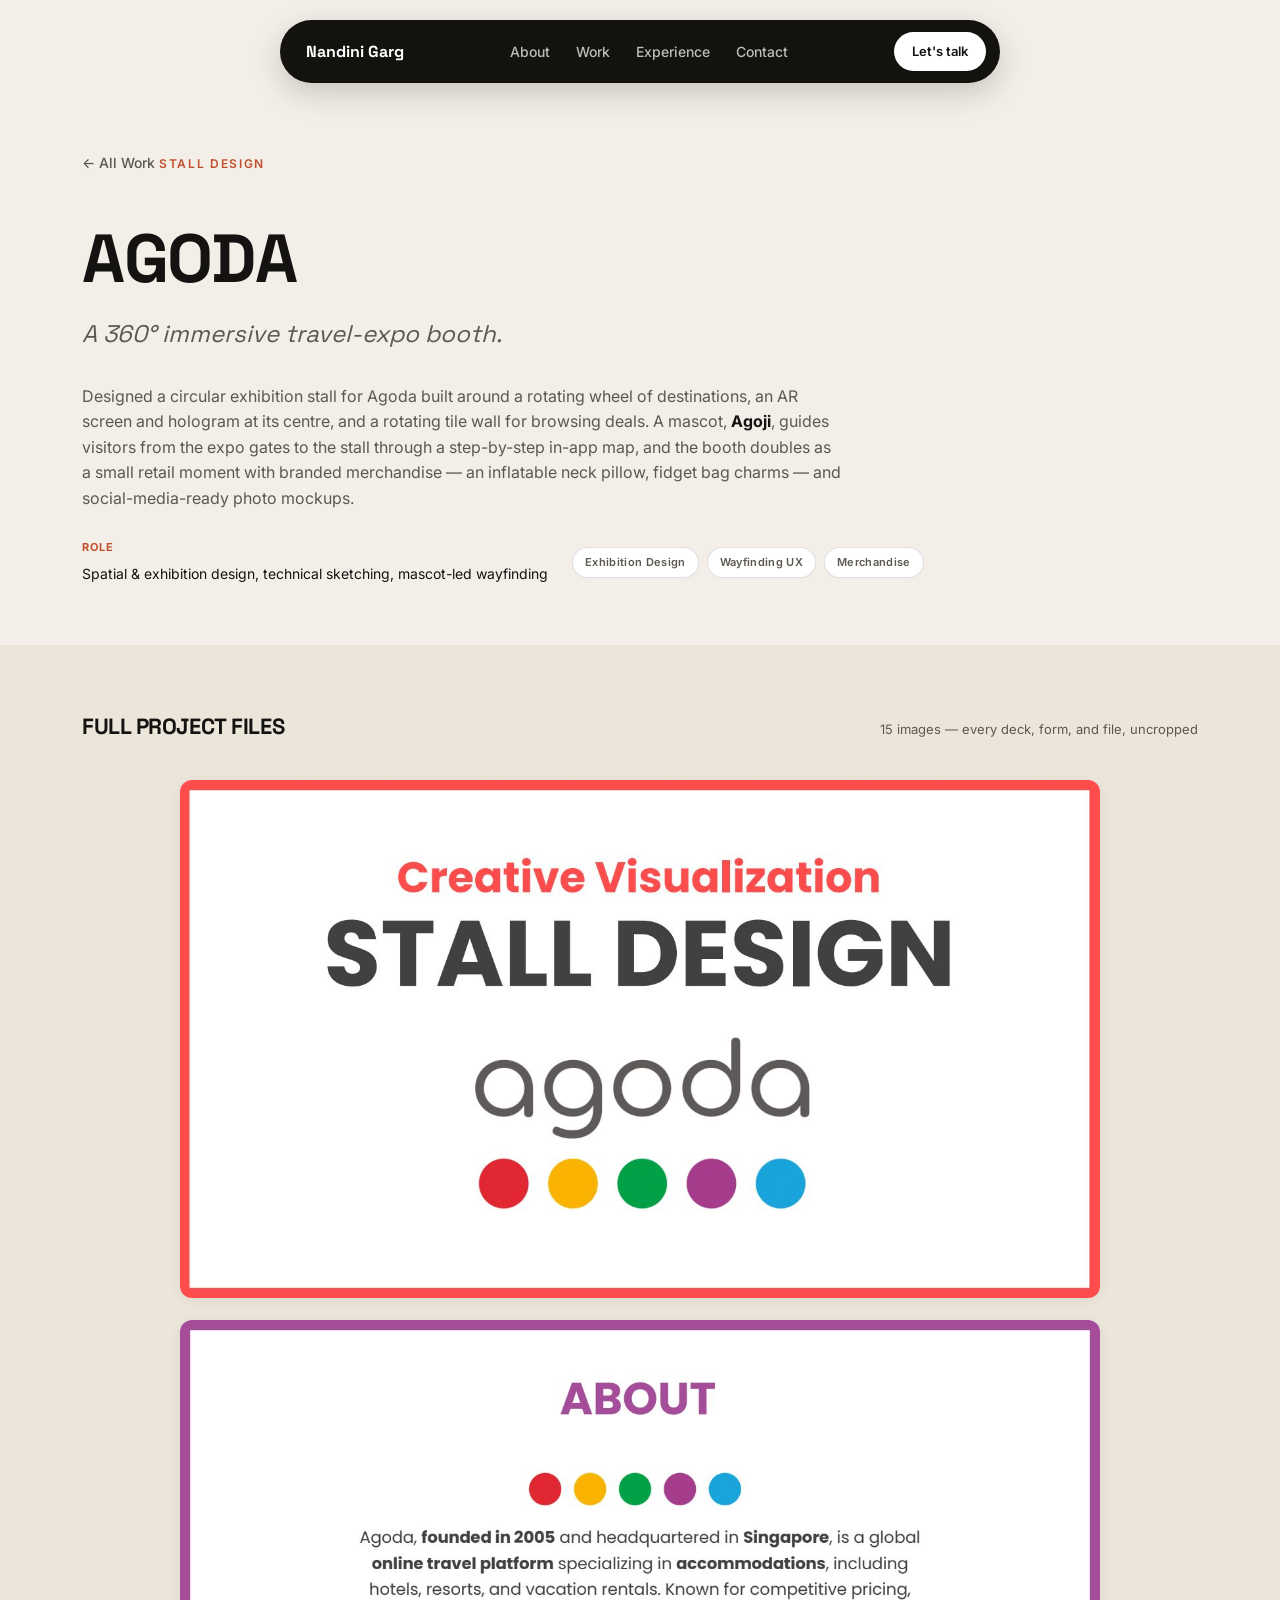
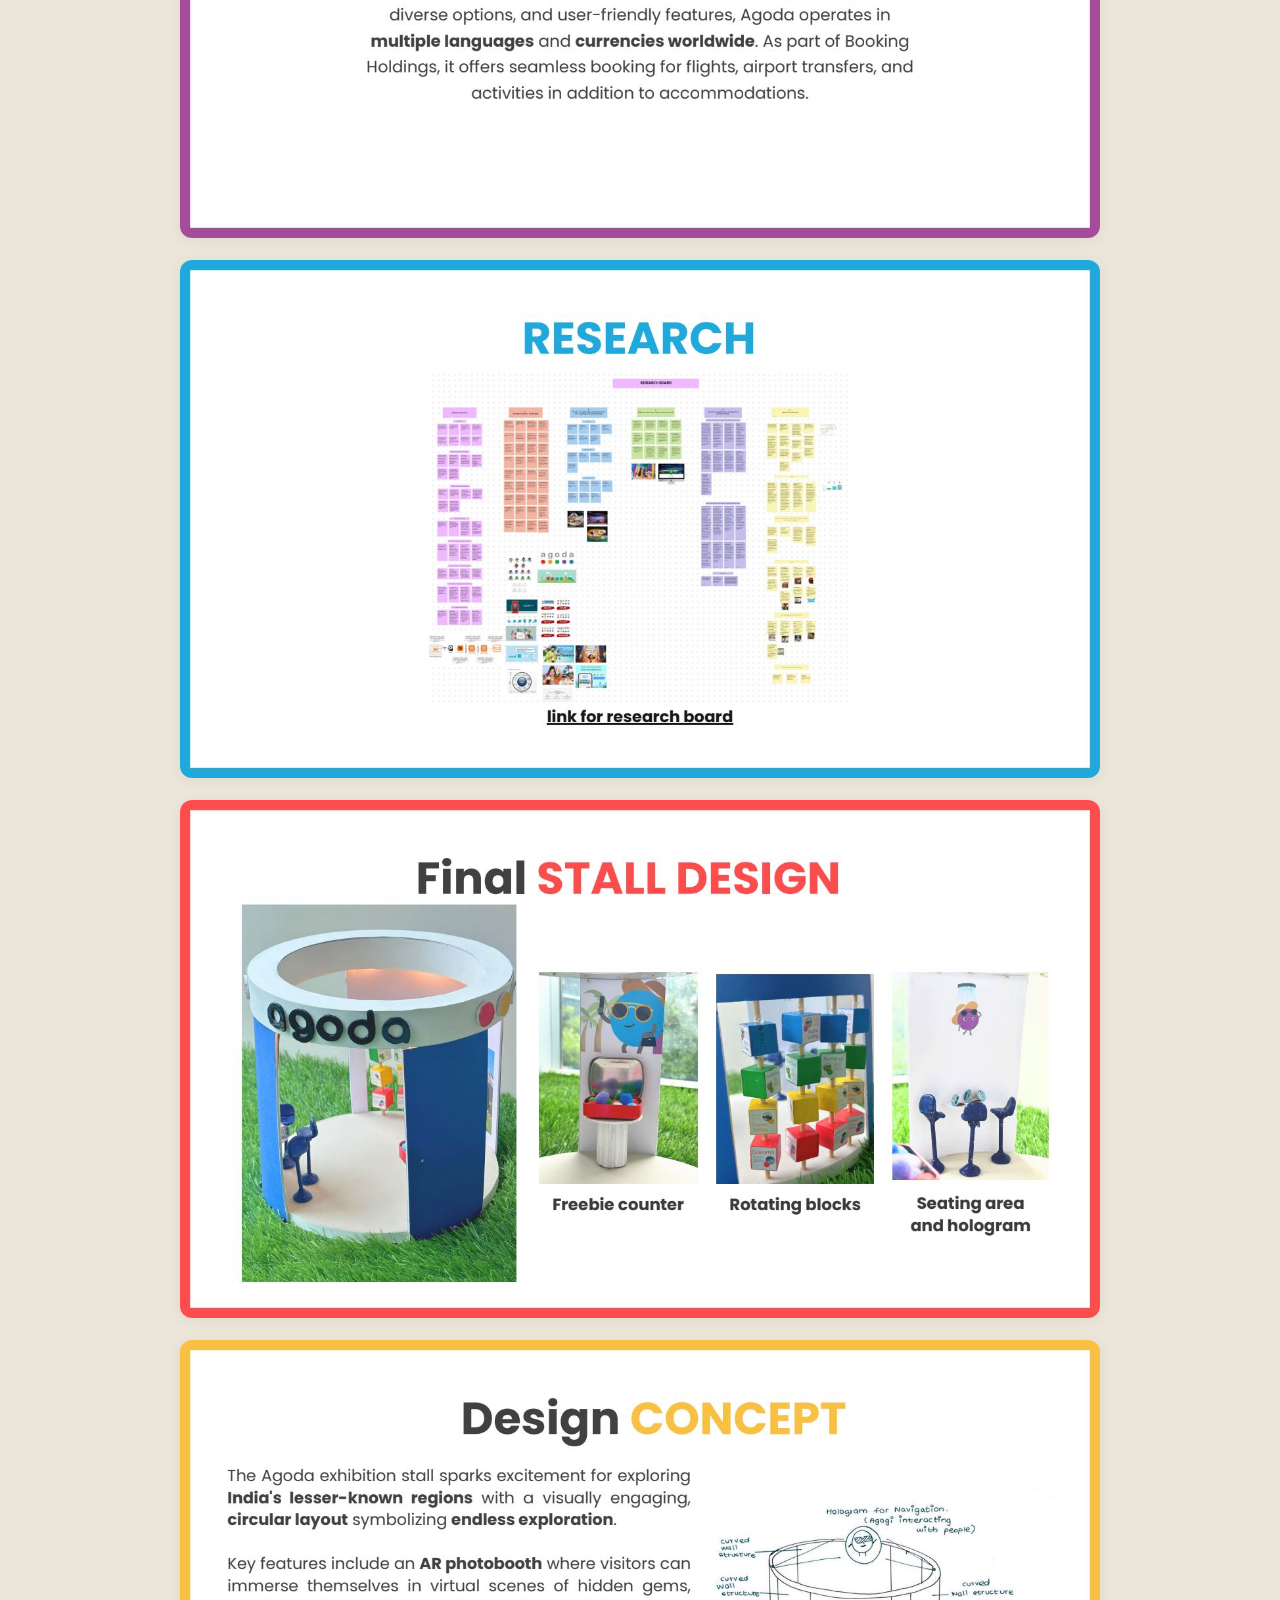
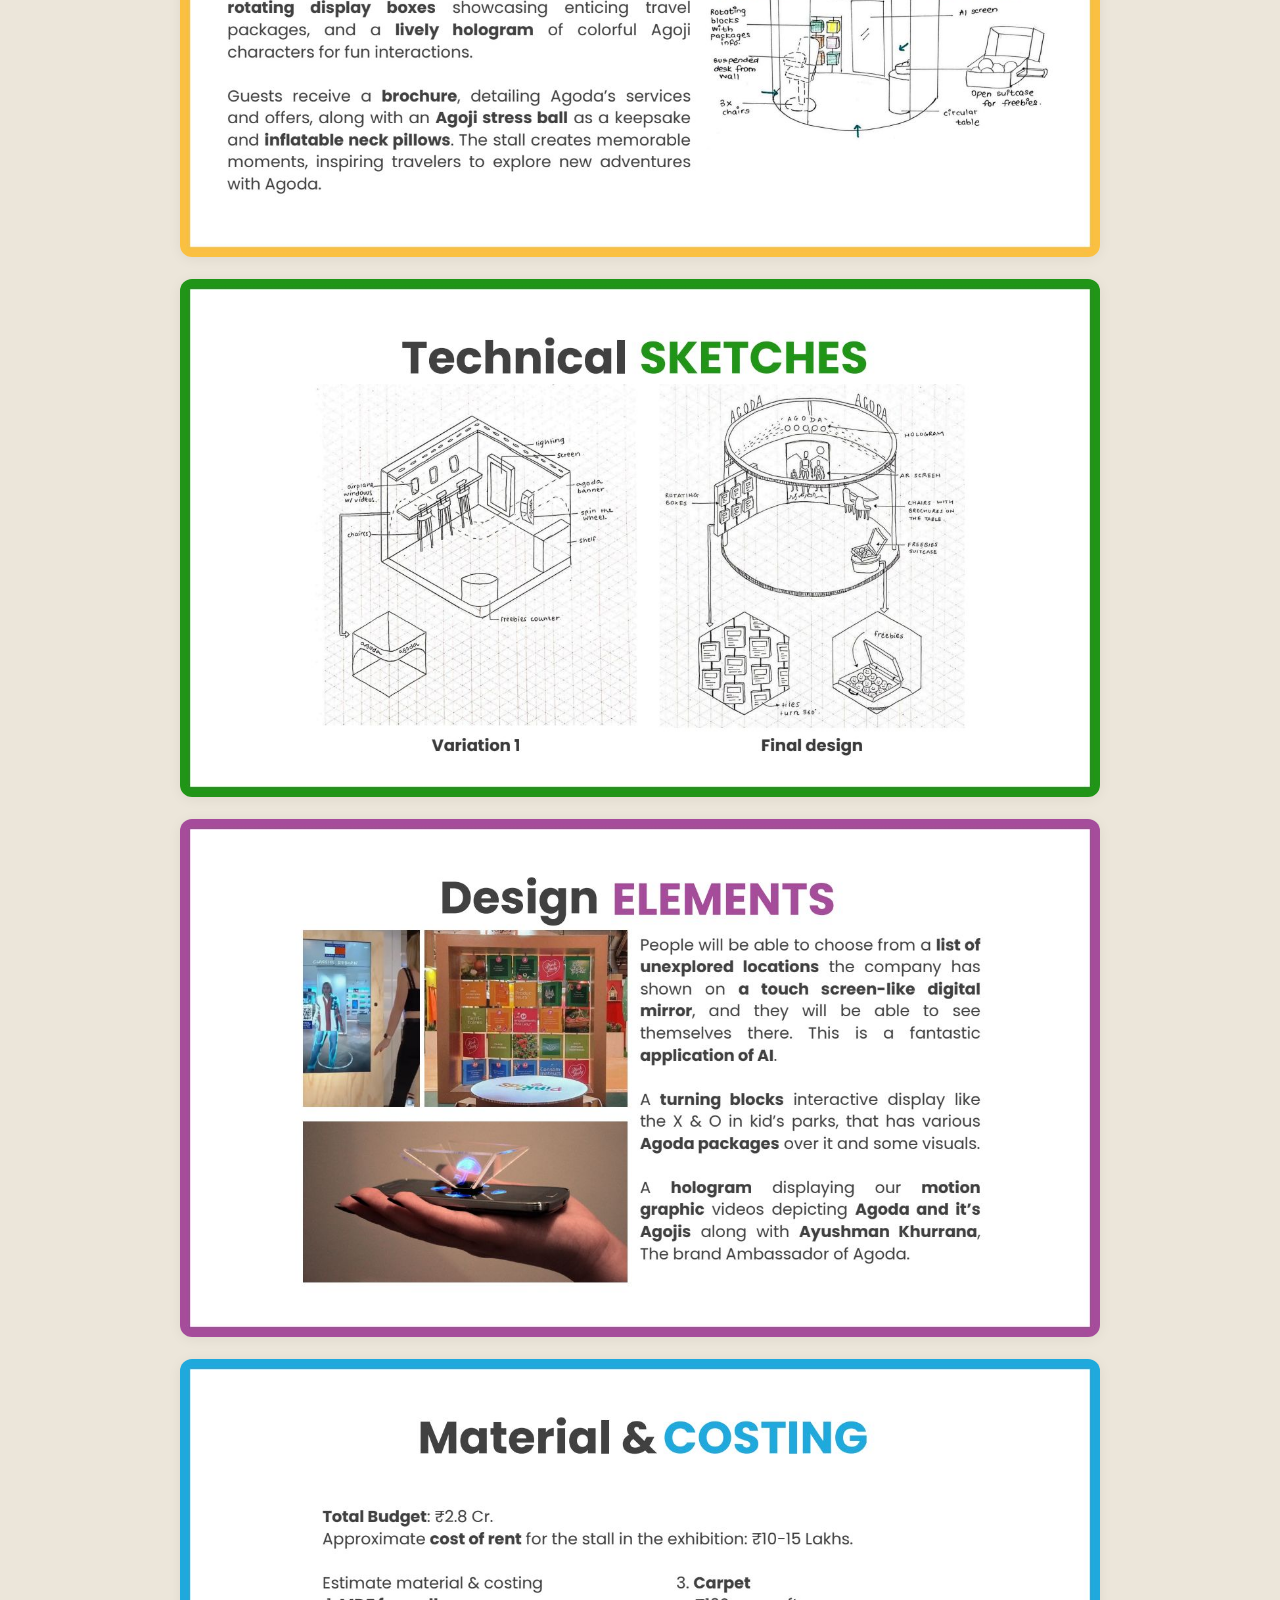
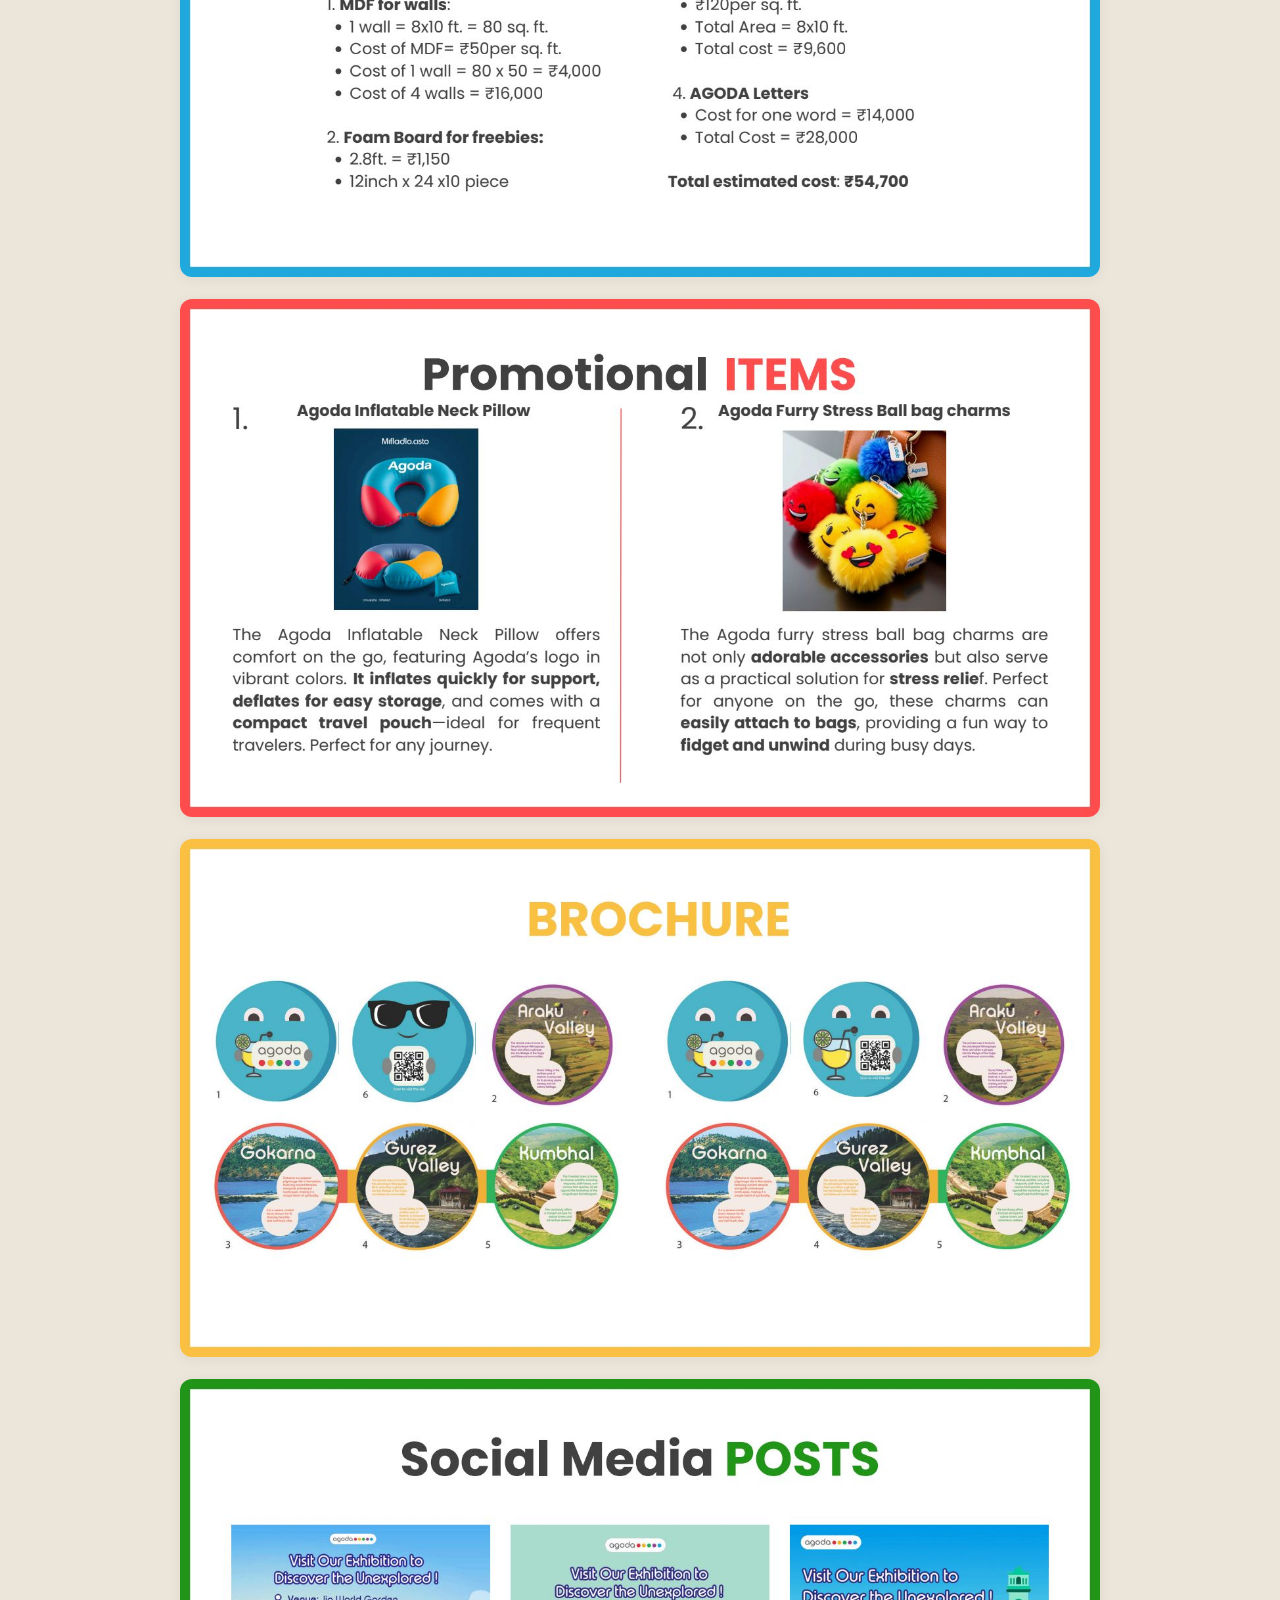
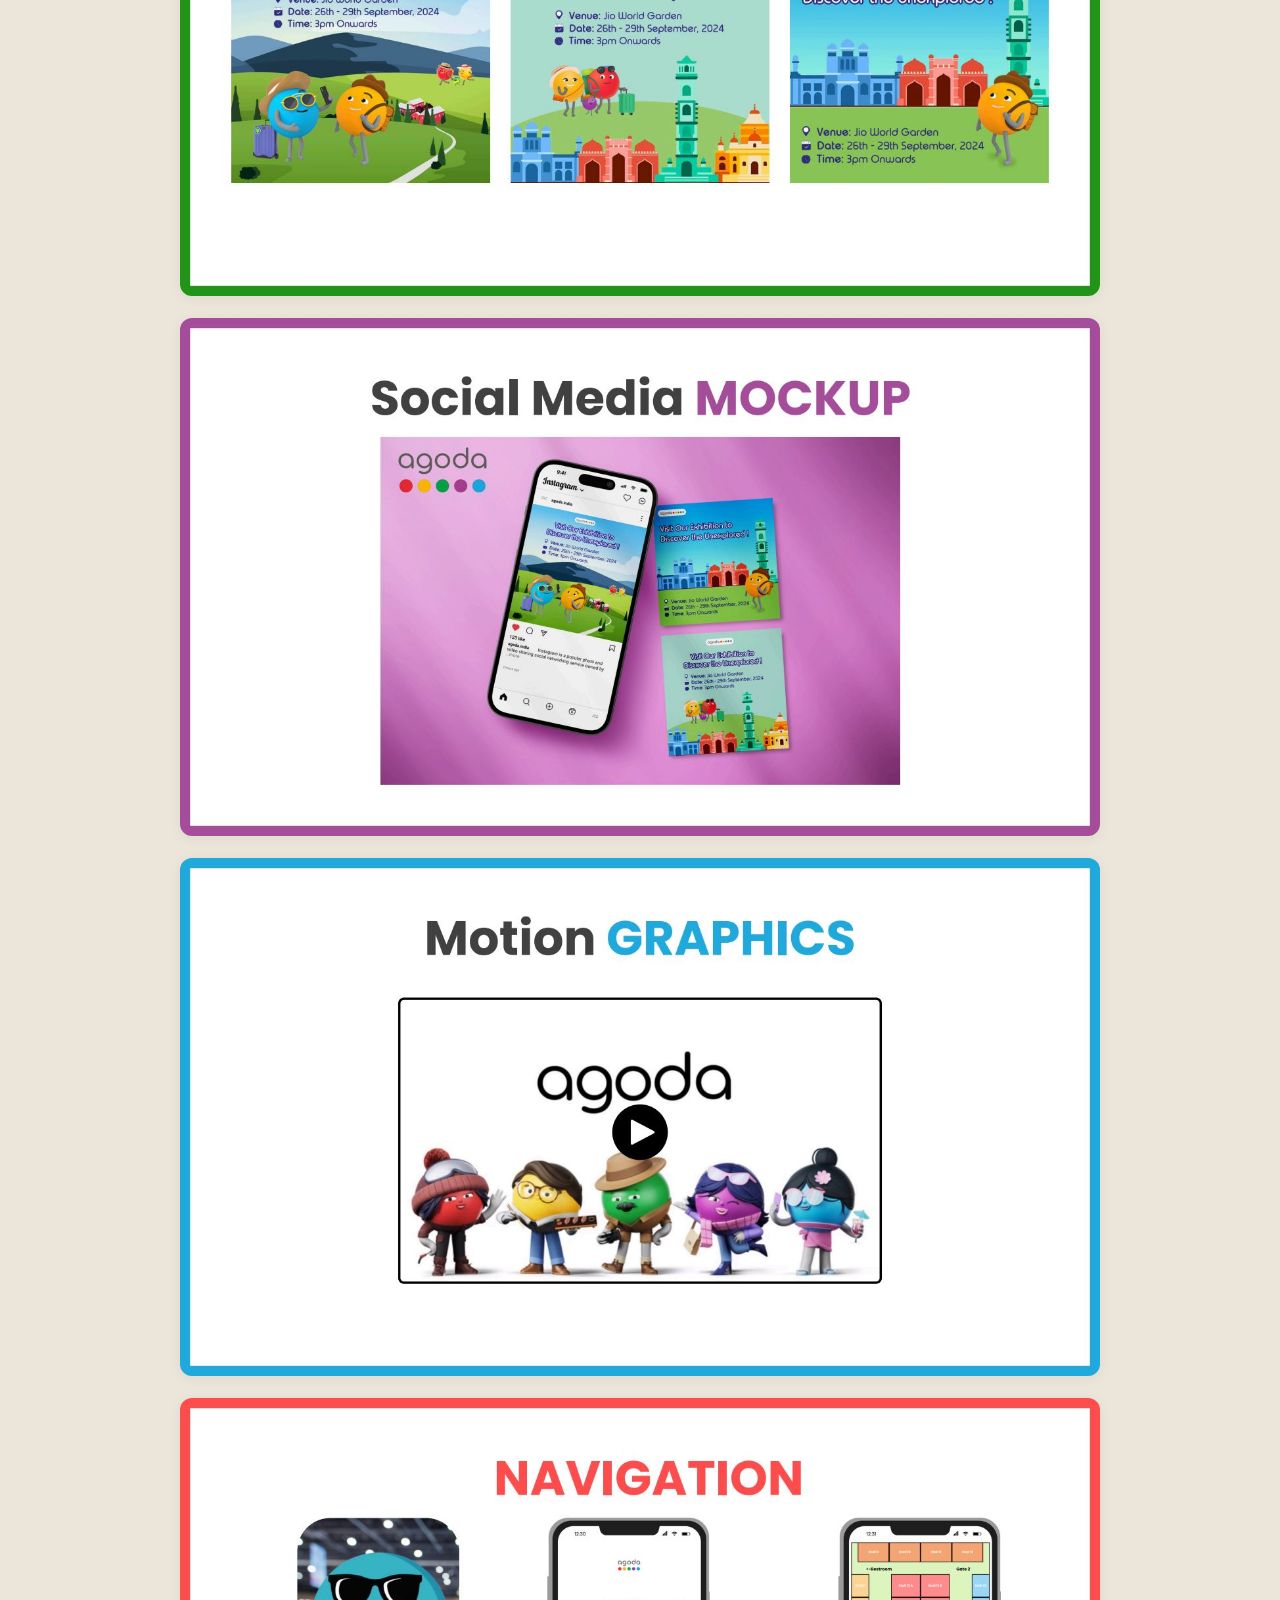
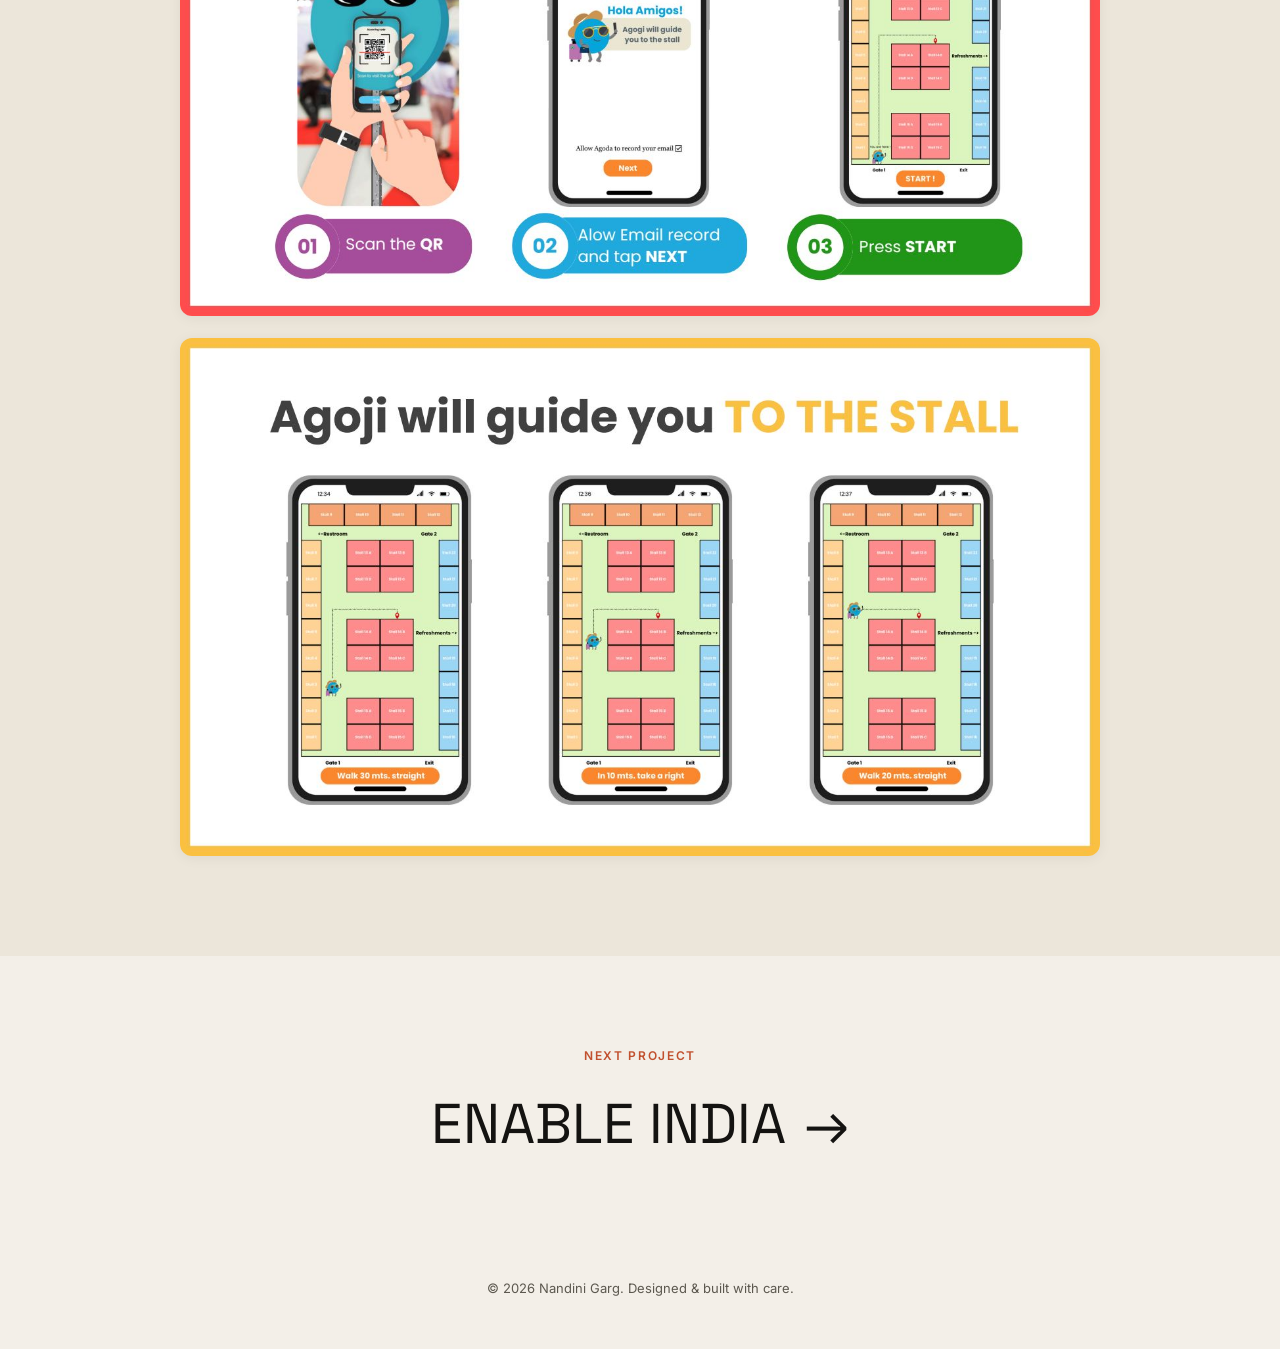
==== project-agoda.html @ 2e1c4df6 "Restructure into tile grid + full project detail pages - Homepage Work section is now a tile grid (6" ====
<!DOCTYPE html>
<html lang="en">
<head>
<meta charset="UTF-8" />
<meta name="viewport" content="width=device-width, initial-scale=1.0" />
<title>Project — Nandini Garg</title>
<meta name="description" content="Project detail — Nandini Garg portfolio." />
<link rel="preconnect" href="https://fonts.googleapis.com">
<link rel="preconnect" href="https://fonts.gstatic.com" crossorigin>
<link href="https://fonts.googleapis.com/css2?family=Space+Grotesk:wght@500;700&family=Inter:wght@400;500;600;700&display=swap" rel="stylesheet">
<link rel="stylesheet" href="css/style.css" />
<link rel="icon" href="data:,">
</head>
<body data-project="agoda">

<nav class="nav">
  <div class="nav-inner">
    <a href="index.html#top" class="brand">Nandini Garg</a>
    <ul class="nav-links">
      <li><a href="index.html#about">About</a></li>
      <li><a href="index.html#work">Work</a></li>
      <li><a href="index.html#experience">Experience</a></li>
      <li><a href="index.html#contact">Contact</a></li>
    </ul>
    <a href="index.html#contact" class="nav-cta">Let's talk</a>
    <button class="nav-toggle" aria-label="Toggle menu">&#8226;&#8226;&#8226;</button>
  </div>
</nav>

<main>
  <header class="project-hero">
    <div class="wrap">
      <a href="index.html#work" class="back-link">&#8592; All Work</a>
      <span class="eyebrow" id="p-eyebrow"></span>
      <h1 id="p-heading"></h1>
      <p class="project-tagline" id="p-tagline"></p>
      <p class="project-desc" id="p-description"></p>
      <div class="project-meta-row">
        <div class="project-role" id="p-role"></div>
        <div class="project-tags" id="p-tags"></div>
      </div>
    </div>
  </header>

  <section class="gallery-section">
    <div class="wrap">
      <div class="gallery-head">
        <h2>Full Project Files</h2>
        <span><span id="p-count">0</span> images — every deck, form, and file, uncropped</span>
      </div>
      <div class="gallery" id="p-gallery"></div>
    </div>
  </section>

  <section class="project-next">
    <div class="wrap">
      <span class="eyebrow">Next Project</span>
      <a href="#" id="p-next" class="next-project"><span class="next-name"></span> <span>&#8594;</span></a>
    </div>
  </section>
</main>

<footer>
  <div class="wrap" style="text-align:center; padding: 20px 0 50px; color: var(--ink-soft); font-size: 13px;">
    &copy; <span id="year"></span> Nandini Garg. Designed &amp; built with care.
  </div>
</footer>

<div class="lightbox">
  <button class="lightbox-close" aria-label="Close">&times;</button>
  <img src="" alt="" />
</div>

<script src="js/projects-data.js"></script>
<script src="js/main.js"></script>
<script src="js/project-page.js"></script>
</body>
</html>
---- css/style.css ----
/* ============================================
   Nandini Garg — Portfolio
   ============================================ */

:root {
  --paper: #f3efe8;
  --paper-dim: #ece6da;
  --ink: #141311;
  --ink-soft: #5c584f;
  --rust: #c1502e;
  --rust-dark: #9c3d22;
  --sage: #7c8a6e;
  --line: rgba(20, 19, 17, 0.13);
  --card: #ffffff;
  --pill: #14120f;

  --font-display: "Space Grotesk", "Inter", -apple-system, sans-serif;
  --font-body: "Inter", -apple-system, BlinkMacSystemFont, "Segoe UI", sans-serif;

  --maxw: 1180px;
  --radius: 22px;
}

* { box-sizing: border-box; }
html { scroll-behavior: smooth; }

body {
  margin: 0;
  background: var(--paper);
  color: var(--ink);
  font-family: var(--font-body);
  font-size: 16px;
  line-height: 1.6;
  -webkit-font-smoothing: antialiased;
}

img { max-width: 100%; display: block; }
a { color: inherit; }

.wrap {
  max-width: var(--maxw);
  margin: 0 auto;
  padding: 0 32px;
}

h1, h2, h3, h4 {
  font-family: var(--font-display);
  font-weight: 700;
  line-height: 1.04;
  margin: 0;
  letter-spacing: -0.02em;
}

.eyebrow {
  font-family: var(--font-body);
  text-transform: uppercase;
  letter-spacing: 0.14em;
  font-size: 12px;
  font-weight: 600;
  color: var(--rust);
}

.section-head {
  display: flex;
  align-items: baseline;
  justify-content: space-between;
  gap: 24px;
  margin-bottom: 56px;
  flex-wrap: wrap;
}

.section-head h2 {
  font-size: clamp(34px, 4.4vw, 52px);
  text-transform: uppercase;
}

.section-head p {
  max-width: 420px;
  color: var(--ink-soft);
  margin: 0;
  font-size: 15px;
}

section { padding: 120px 0; }

/* ---------- Floating pill nav ---------- */
.nav {
  position: fixed;
  top: 20px; left: 20px; right: 20px;
  z-index: 100;
  display: flex;
  justify-content: center;
}

.nav-inner {
  width: 100%;
  max-width: 720px;
  margin: 0 auto;
  padding: 12px 14px 12px 26px;
  display: flex;
  align-items: center;
  justify-content: space-between;
  background: var(--pill);
  border-radius: 100px;
  box-shadow: 0 10px 30px rgba(0,0,0,0.18);
}

.brand {
  font-family: var(--font-display);
  font-size: 16px;
  font-weight: 700;
  text-decoration: none;
  color: #fff;
  white-space: nowrap;
}

.nav-links {
  display: flex;
  gap: 26px;
  list-style: none;
  margin: 0;
  padding: 0;
}

.nav-links a {
  text-decoration: none;
  font-size: 14px;
  font-weight: 500;
  color: rgba(255,255,255,0.72);
  transition: color 0.2s ease;
}
.nav-links a:hover { color: #fff; }

.nav-cta {
  background: #fff;
  color: var(--ink);
  padding: 9px 18px;
  border-radius: 100px;
  font-size: 13px;
  font-weight: 600;
  text-decoration: none;
  white-space: nowrap;
  transition: background 0.2s ease;
}
.nav-cta:hover { background: var(--rust); color: #fff; }

.nav-toggle {
  display: none;
  width: 34px; height: 34px;
  align-items: center;
  justify-content: center;
  border-radius: 50%;
  background: rgba(255,255,255,0.1);
  border: none;
  cursor: pointer;
  color: #fff;
  font-size: 20px;
  letter-spacing: 1px;
}

/* ---------- Hero ---------- */
.hero {
  padding: 180px 0 70px;
  overflow: hidden;
  position: relative;
}

.hero-inner { text-align: center; }

.hero-headline {
  position: relative;
  margin-top: 14px;
}

.hero h1 {
  font-size: clamp(40px, 7vw, 88px);
  text-transform: uppercase;
}

.hero h1 .accent { color: var(--rust); }

.doodle {
  position: absolute;
  width: 34px; height: 34px;
  color: var(--ink);
  top: 50%;
}
.doodle-star { left: calc(50% - min(46vw, 360px)); transform: translateY(-160%); }
.doodle-bolt { right: calc(50% - min(46vw, 360px)); transform: translateY(60%); color: var(--rust); }

.hero-photo-wrap {
  margin: 46px auto 14px;
  display: flex;
  flex-direction: column;
  align-items: center;
}

.hero-photo {
  width: min(300px, 62vw);
  border-radius: var(--radius);
  overflow: hidden;
  background: var(--sage);
  line-height: 0;
}
.hero-photo img { width: 100%; height: auto; }

.hero-caption {
  margin-top: 16px;
  font-size: 12px;
  font-weight: 600;
  text-transform: uppercase;
  letter-spacing: 0.12em;
  color: var(--ink-soft);
}

.hero-sub {
  margin: 34px auto 0;
  font-size: 18px;
  color: var(--ink-soft);
  max-width: 560px;
}

.hero-actions {
  margin-top: 34px;
  display: flex;
  gap: 14px;
  flex-wrap: wrap;
  justify-content: center;
}

.btn {
  display: inline-flex;
  align-items: center;
  gap: 8px;
  padding: 14px 26px;
  border-radius: 100px;
  text-decoration: none;
  font-weight: 600;
  font-size: 14px;
  transition: transform 0.2s ease, background 0.2s ease, color 0.2s ease;
}

.btn-solid { background: var(--ink); color: var(--paper); }
.btn-solid:hover { background: var(--rust); transform: translateY(-2px); }

.btn-outline { border: 1px solid var(--line); color: var(--ink); }
.btn-outline:hover { border-color: var(--ink); transform: translateY(-2px); }

.link-arrow {
  display: inline-flex;
  align-items: center;
  gap: 8px;
  text-decoration: none;
  font-weight: 600;
  font-size: 15px;
  color: var(--ink);
}
.link-arrow span {
  width: 26px; height: 26px;
  border-radius: 50%;
  border: 1px solid var(--line);
  display: inline-flex;
  align-items: center;
  justify-content: center;
  font-size: 13px;
  transition: background 0.2s ease, color 0.2s ease;
}
.link-arrow:hover span { background: var(--ink); color: var(--paper); }

.marquee {
  margin-top: 70px;
  border-top: 1px solid var(--line);
  border-bottom: 1px solid var(--line);
  padding: 20px 0;
  overflow: hidden;
  white-space: nowrap;
}
.marquee-track { display: inline-flex; gap: 48px; animation: scroll-left 28s linear infinite; }
.marquee span {
  font-family: var(--font-display);
  font-size: 18px;
  font-weight: 600;
  text-transform: uppercase;
  color: var(--ink-soft);
  display: inline-flex; align-items: center; gap: 48px;
}
.marquee span i { color: var(--rust); font-style: normal; }

@keyframes scroll-left {
  from { transform: translateX(0); }
  to { transform: translateX(-50%); }
}

/* ---------- About ---------- */
.about-grid {
  display: grid;
  grid-template-columns: 1.1fr 0.9fr;
  gap: 70px;
}

.about-copy .lede {
  font-family: var(--font-display);
  font-size: clamp(24px, 2.6vw, 32px);
  font-weight: 700;
  line-height: 1.3;
  margin: 0 0 24px;
  letter-spacing: -0.01em;
}
.about-copy p.body-p {
  font-size: 16px;
  color: var(--ink-soft);
  margin: 0 0 18px;
}

.about-side { display: flex; flex-direction: column; justify-content: space-between; }
.about-side .fact {
  border-top: 1px solid var(--line);
  padding: 18px 0;
}
.about-side .fact:last-child { border-bottom: 1px solid var(--line); }
.about-side .fact b {
  display: block;
  font-family: var(--font-display);
  font-size: 26px;
}
.about-side .fact span {
  font-size: 13px;
  color: var(--ink-soft);
}

/* ---------- Mission band ---------- */
.mission {
  padding: 90px 0;
}
.mission p {
  font-family: var(--font-display);
  font-size: clamp(24px, 4vw, 42px);
  font-weight: 700;
  line-height: 1.35;
  max-width: 920px;
  letter-spacing: -0.01em;
}
.mission p .dim { color: var(--ink-soft); font-weight: 500; }

/* ---------- Services (stacked, template-style) ---------- */
.services-list { margin-top: 10px; }
.service-row {
  padding: 30px 0;
  border-top: 1px solid var(--line);
  display: flex;
  align-items: baseline;
  justify-content: space-between;
  gap: 20px;
  flex-wrap: wrap;
}
.services-list .service-row:last-child { border-bottom: 1px solid var(--line); }
.service-row h4 {
  font-size: clamp(22px, 3vw, 30px);
  font-weight: 700;
}
.service-row .tags {
  color: var(--ink-soft);
  font-size: 14px;
}
.service-row .tags i { color: var(--rust); font-style: normal; margin: 0 8px; }

/* ---------- Work (tile grid) ---------- */
.work { background: var(--paper-dim); }

.tile-grid {
  display: grid;
  grid-template-columns: 1fr 1fr;
  gap: 28px;
}

.tile {
  text-decoration: none;
  color: var(--ink);
  display: block;
  grid-column: span 1;
}
.tile.tile-wide { grid-column: span 2; }

.tile-media {
  border-radius: var(--radius);
  overflow: hidden;
  position: relative;
  transition: transform 0.35s ease, box-shadow 0.35s ease;
}
.tile:hover .tile-media { transform: translateY(-4px); box-shadow: 0 20px 40px rgba(0,0,0,0.15); }
.tile-media img {
  width: 100%;
  height: auto;
  display: block;
}

.tile-info {
  display: flex;
  justify-content: space-between;
  align-items: baseline;
  gap: 16px;
  margin-top: 20px;
  flex-wrap: wrap;
}
.tile-info h3 {
  font-size: clamp(22px, 2.6vw, 30px);
  text-transform: uppercase;
}
.tile-num {
  font-family: var(--font-display);
  font-weight: 700;
  color: var(--rust);
  font-size: 14px;
}
.tile-cat {
  font-size: 13px;
  color: var(--ink-soft);
  margin-top: 4px;
}
.tile-tagline {
  font-size: 14px;
  color: var(--ink-soft);
  font-style: italic;
  margin-top: 6px;
  max-width: 480px;
}
.tile-arrow {
  width: 40px; height: 40px;
  border-radius: 50%;
  border: 1px solid var(--line);
  display: inline-flex;
  align-items: center;
  justify-content: center;
  font-size: 16px;
  flex-shrink: 0;
  transition: background 0.2s ease, color 0.2s ease, transform 0.2s ease;
}
.tile:hover .tile-arrow { background: var(--ink); color: var(--paper); transform: rotate(45deg); }

/* ---------- Project detail page ---------- */
.project-hero { padding: 150px 0 60px; }
.back-link {
  display: inline-flex;
  align-items: center;
  gap: 8px;
  text-decoration: none;
  color: var(--ink-soft);
  font-size: 14px;
  font-weight: 500;
  margin-bottom: 40px;
}
.back-link:hover { color: var(--ink); }

.project-hero h1 {
  font-size: clamp(36px, 6vw, 68px);
  text-transform: uppercase;
  margin-top: 10px;
}
.project-tagline {
  font-family: var(--font-display);
  font-size: clamp(18px, 2.2vw, 24px);
  font-style: italic;
  color: var(--ink-soft);
  margin: 20px 0 30px;
  max-width: 760px;
}
.project-desc {
  font-size: 16px;
  color: var(--ink-soft);
  max-width: 760px;
  margin: 0 0 28px;
}
.project-desc strong { color: var(--ink); }
.project-meta-row {
  display: flex;
  align-items: center;
  gap: 24px;
  flex-wrap: wrap;
}
.project-role {
  font-size: 14px;
  color: var(--ink);
}
.project-role strong {
  display: block;
  font-size: 11px;
  text-transform: uppercase;
  letter-spacing: 0.1em;
  color: var(--rust);
  margin-bottom: 6px;
}
.project-tags { display: flex; gap: 8px; flex-wrap: wrap; }
.tag {
  font-size: 11px;
  font-weight: 600;
  letter-spacing: 0.03em;
  padding: 6px 12px;
  border-radius: 100px;
  background: var(--card);
  border: 1px solid var(--line);
  color: var(--ink-soft);
}

.gallery-section { background: var(--paper-dim); padding: 70px 0 100px; }
.gallery-head {
  display: flex;
  justify-content: space-between;
  align-items: baseline;
  margin-bottom: 40px;
  flex-wrap: wrap;
  gap: 10px;
}
.gallery-head h2 { font-size: 22px; text-transform: uppercase; }
.gallery-head span { font-size: 13px; color: var(--ink-soft); }

.gallery {
  display: flex;
  flex-direction: column;
  gap: 22px;
  max-width: 920px;
  margin: 0 auto;
}
.gallery img {
  width: 100%;
  height: auto;
  border-radius: 12px;
  cursor: zoom-in;
  box-shadow: 0 2px 14px rgba(0,0,0,0.06);
}

.project-next {
  text-align: center;
  padding: 90px 0;
}
.project-next .eyebrow { display: block; margin-bottom: 14px; }
.project-next a.next-project {
  text-decoration: none;
  color: var(--ink);
  font-family: var(--font-display);
  font-size: clamp(30px, 5vw, 56px);
  text-transform: uppercase;
  display: inline-flex;
  align-items: center;
  gap: 18px;
}
.project-next a.next-project:hover { color: var(--rust); }

/* ---------- Experience ---------- */
.timeline { display: flex; flex-direction: column; }
.trow {
  display: grid;
  grid-template-columns: 160px 1fr auto;
  gap: 24px;
  padding: 28px 0;
  border-top: 1px solid var(--line);
  align-items: baseline;
}
.timeline .trow:last-child { border-bottom: 1px solid var(--line); }
.trow .dates { font-size: 13px; color: var(--ink-soft); font-weight: 500; }
.trow .role h4 { font-size: 19px; font-weight: 700; margin-bottom: 4px; font-family: var(--font-display); }
.trow .role span.company { color: var(--rust); font-weight: 600; }
.trow .role p { margin: 8px 0 0; color: var(--ink-soft); font-size: 14.5px; max-width: 640px; }
.trow .loc { font-size: 13px; color: var(--ink-soft); text-align: right; white-space: nowrap; }

/* ---------- Stats band ---------- */
.stats {
  display: grid;
  grid-template-columns: repeat(3, 1fr);
  gap: 20px;
}
.stat-card {
  background: var(--pill);
  color: #fff;
  border-radius: var(--radius);
  padding: 34px 28px;
}
.stat-card b {
  display: block;
  font-family: var(--font-display);
  font-size: clamp(34px, 4vw, 48px);
  margin-bottom: 10px;
}
.stat-card span { color: rgba(255,255,255,0.68); font-size: 14px; }

/* ---------- Footer / Contact ---------- */
.footer-band {
  background: var(--pill);
  color: #fff;
  padding: 100px 0 40px;
  position: relative;
  overflow: hidden;
}
.footer-band .eyebrow { color: var(--rust); }
.footer-band h2 {
  font-size: clamp(40px, 7vw, 84px);
  text-transform: uppercase;
  max-width: 900px;
  color: #fff;
  margin-top: 14px;
}
.footer-grid {
  display: grid;
  grid-template-columns: 1fr 1fr;
  gap: 40px;
  margin-top: 70px;
  position: relative;
  z-index: 2;
}
.footer-col span.label {
  display: block;
  font-size: 13px;
  color: rgba(255,255,255,0.55);
  margin-bottom: 18px;
}
.quick-links { display: flex; flex-wrap: wrap; gap: 10px; }
.quick-links a {
  background: rgba(255,255,255,0.08);
  color: #fff;
  padding: 10px 18px;
  border-radius: 100px;
  text-decoration: none;
  font-size: 14px;
  transition: background 0.2s ease;
}
.quick-links a:hover { background: var(--rust); }

.footer-contact a {
  color: #fff;
  text-decoration: none;
  font-size: 18px;
  font-weight: 600;
  border-bottom: 1px solid rgba(255,255,255,0.3);
}
.footer-contact a:hover { border-color: var(--rust); color: var(--rust); }
.footer-social { margin-top: 20px; display: flex; gap: 20px; }
.footer-social a { color: rgba(255,255,255,0.6); text-decoration: none; font-size: 14px; }
.footer-social a:hover { color: #fff; }

.footer-wordmark {
  position: relative;
  z-index: 1;
  margin-top: 60px;
  font-family: var(--font-display);
  font-weight: 700;
  font-size: clamp(90px, 18vw, 220px);
  line-height: 0.8;
  color: rgba(255,255,255,0.05);
  white-space: nowrap;
  letter-spacing: -0.02em;
  user-select: none;
}

.copyline {
  position: relative;
  z-index: 2;
  margin-top: 30px;
  padding-top: 24px;
  border-top: 1px solid rgba(255,255,255,0.12);
  font-size: 13px;
  color: rgba(255,255,255,0.5);
  display: flex;
  justify-content: space-between;
  flex-wrap: wrap;
  gap: 10px;
}

/* ---------- Lightbox ---------- */
.lightbox {
  position: fixed; inset: 0;
  background: rgba(20, 18, 15, 0.92);
  display: none;
  align-items: center;
  justify-content: center;
  z-index: 999;
  padding: 40px;
}
.lightbox.open { display: flex; }
.lightbox img { max-width: 100%; max-height: 90vh; border-radius: 8px; }
.lightbox-close {
  position: absolute; top: 28px; right: 32px;
  color: #fff; font-size: 28px; background: none; border: none; cursor: pointer;
}

/* ---------- Reveal ---------- */
.reveal { opacity: 0; transform: translateY(24px); transition: opacity 0.7s ease, transform 0.7s ease; }
.reveal.in { opacity: 1; transform: translateY(0); }

/* ---------- Responsive ---------- */
@media (max-width: 900px) {
  .about-grid { grid-template-columns: 1fr; gap: 40px; }
  .tile-grid { grid-template-columns: 1fr; }
  .tile.tile-wide { grid-column: span 1; }
  .stats { grid-template-columns: 1fr; }
  .footer-grid { grid-template-columns: 1fr; gap: 36px; }
  .trow { grid-template-columns: 1fr; gap: 6px; }
  .trow .loc { text-align: left; }
  .nav-links { display: none; }
  .nav-links.open {
    display: flex;
    flex-direction: column;
    position: absolute;
    top: 64px; left: 0; right: 0;
    background: var(--pill);
    border-radius: 20px;
    padding: 14px 22px;
    gap: 14px;
  }
  .nav-toggle { display: inline-flex; }
  .doodle { display: none; }
}

@media (max-width: 560px) {
  .wrap { padding: 0 20px; }
  section { padding: 80px 0; }
  .hero { padding-top: 130px; }
  .nav { left: 12px; right: 12px; top: 12px; }
  .nav-inner { padding: 10px 10px 10px 20px; }
  .case-block { padding: 16px; }
}
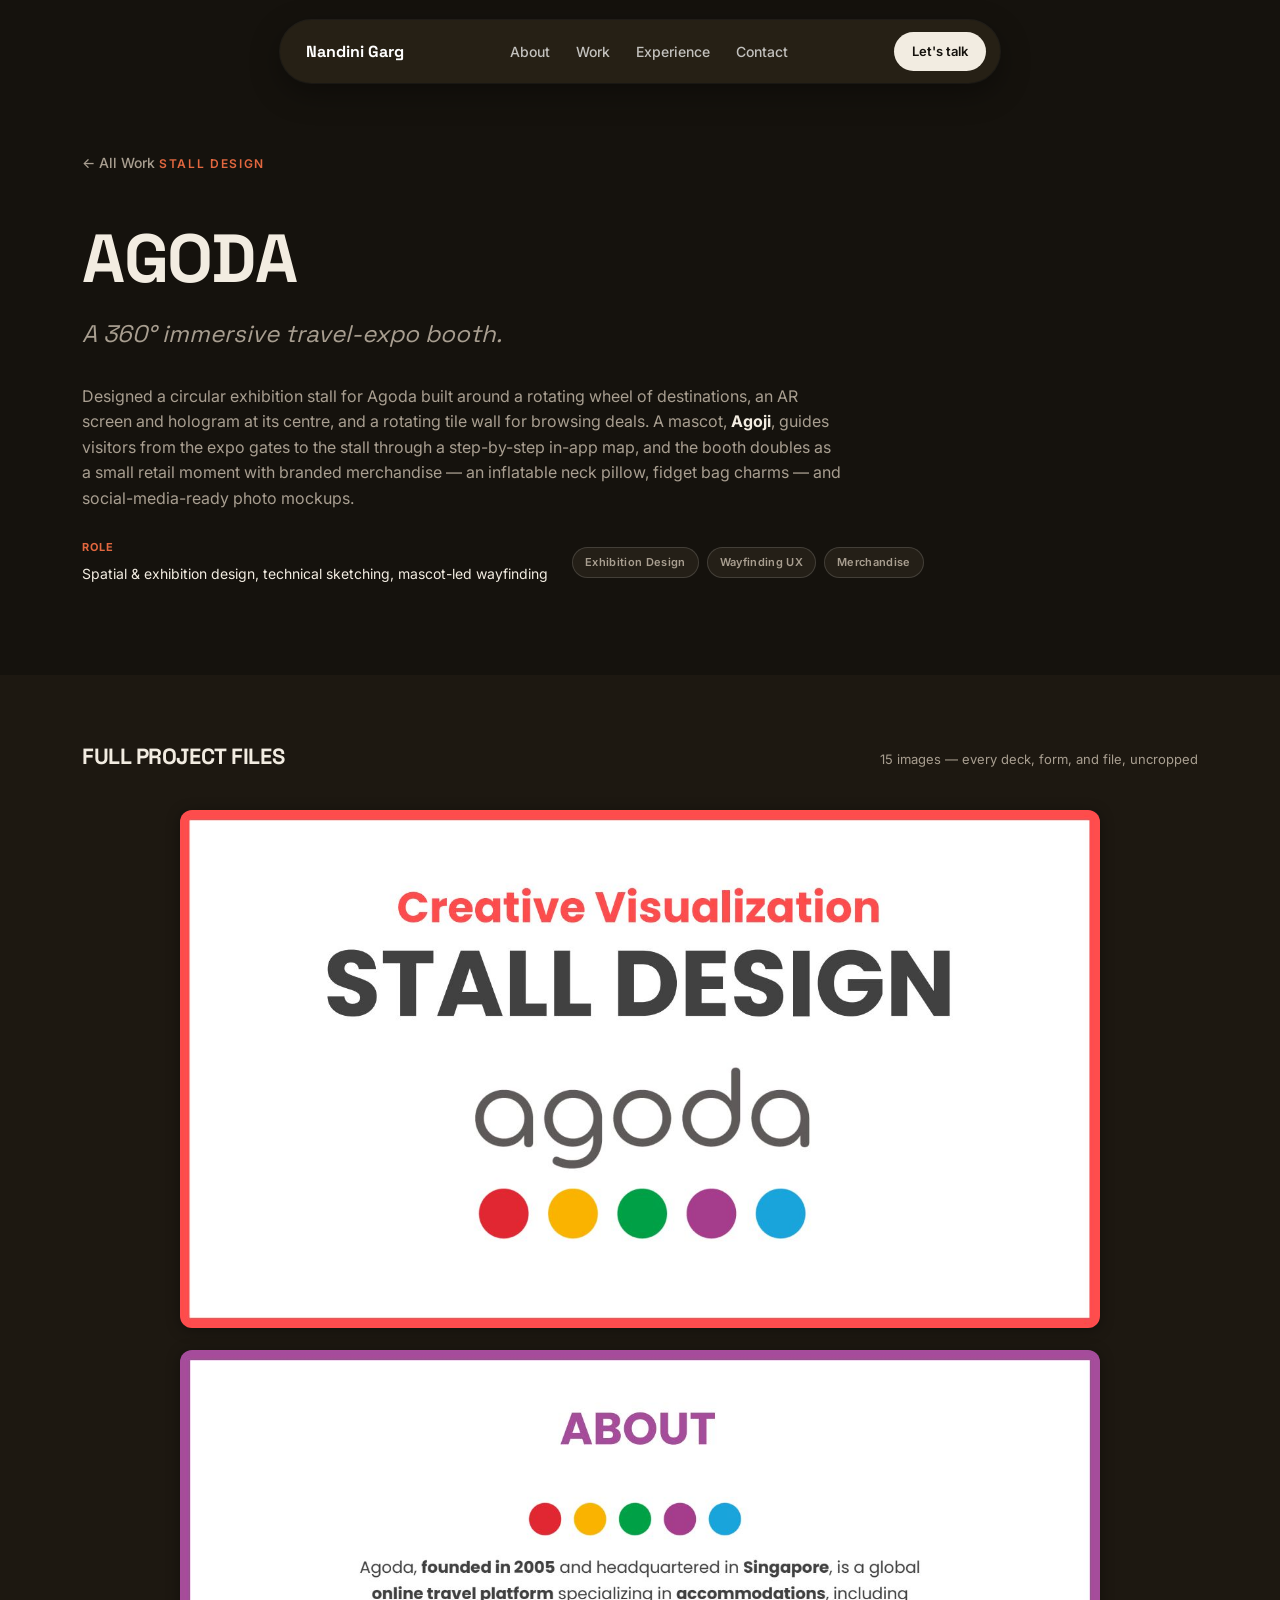
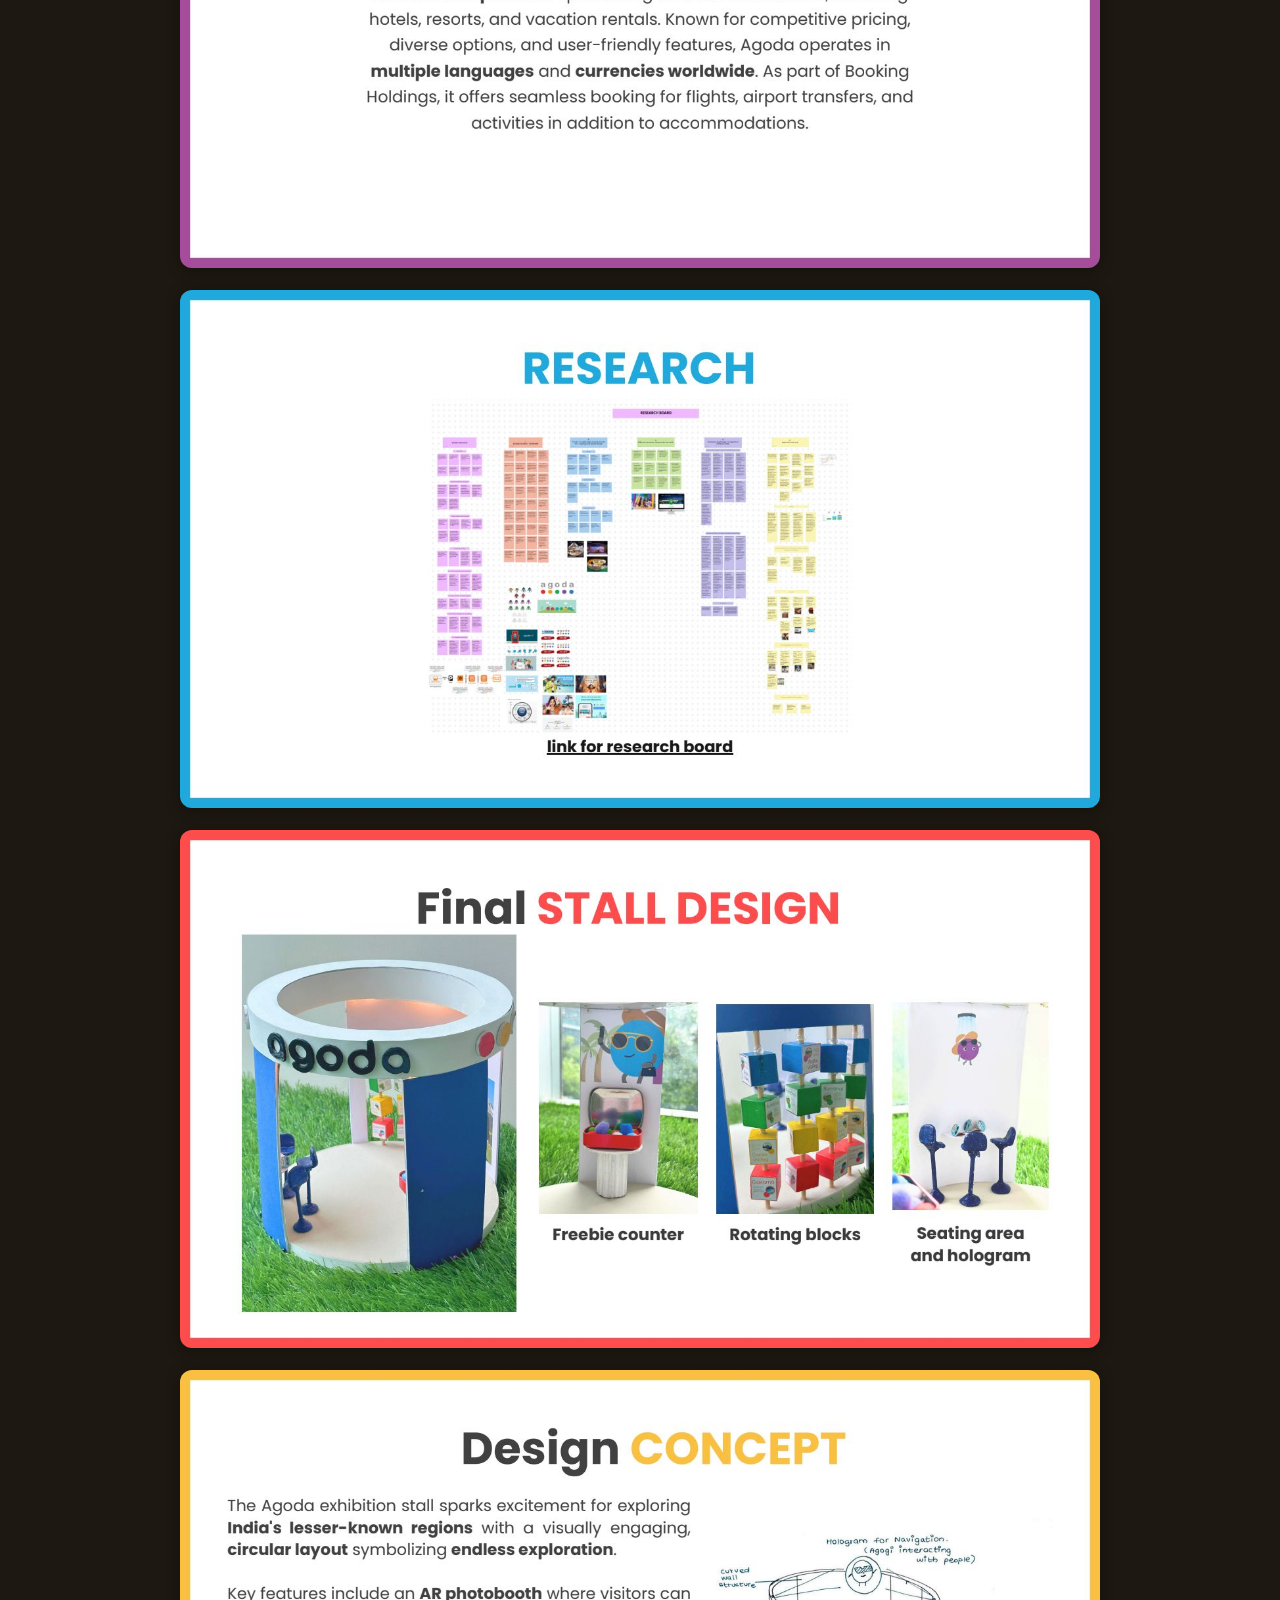
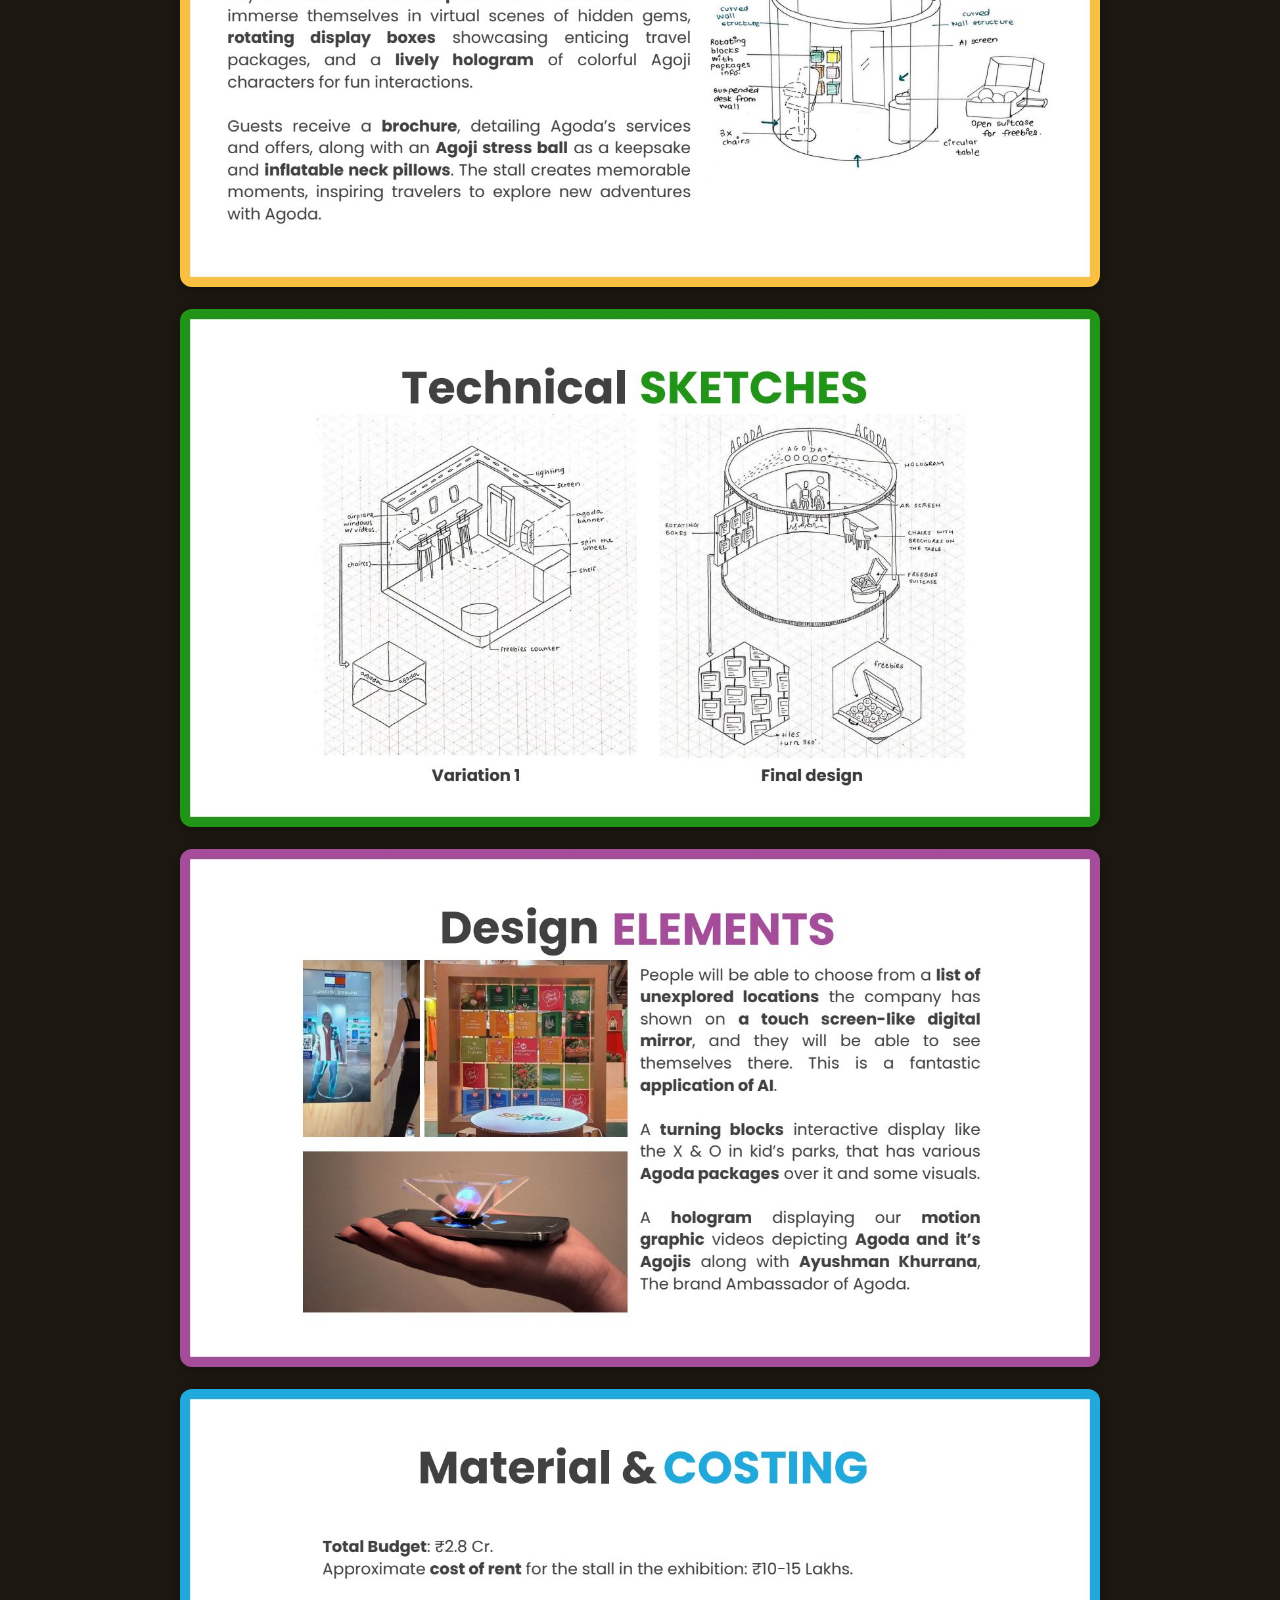
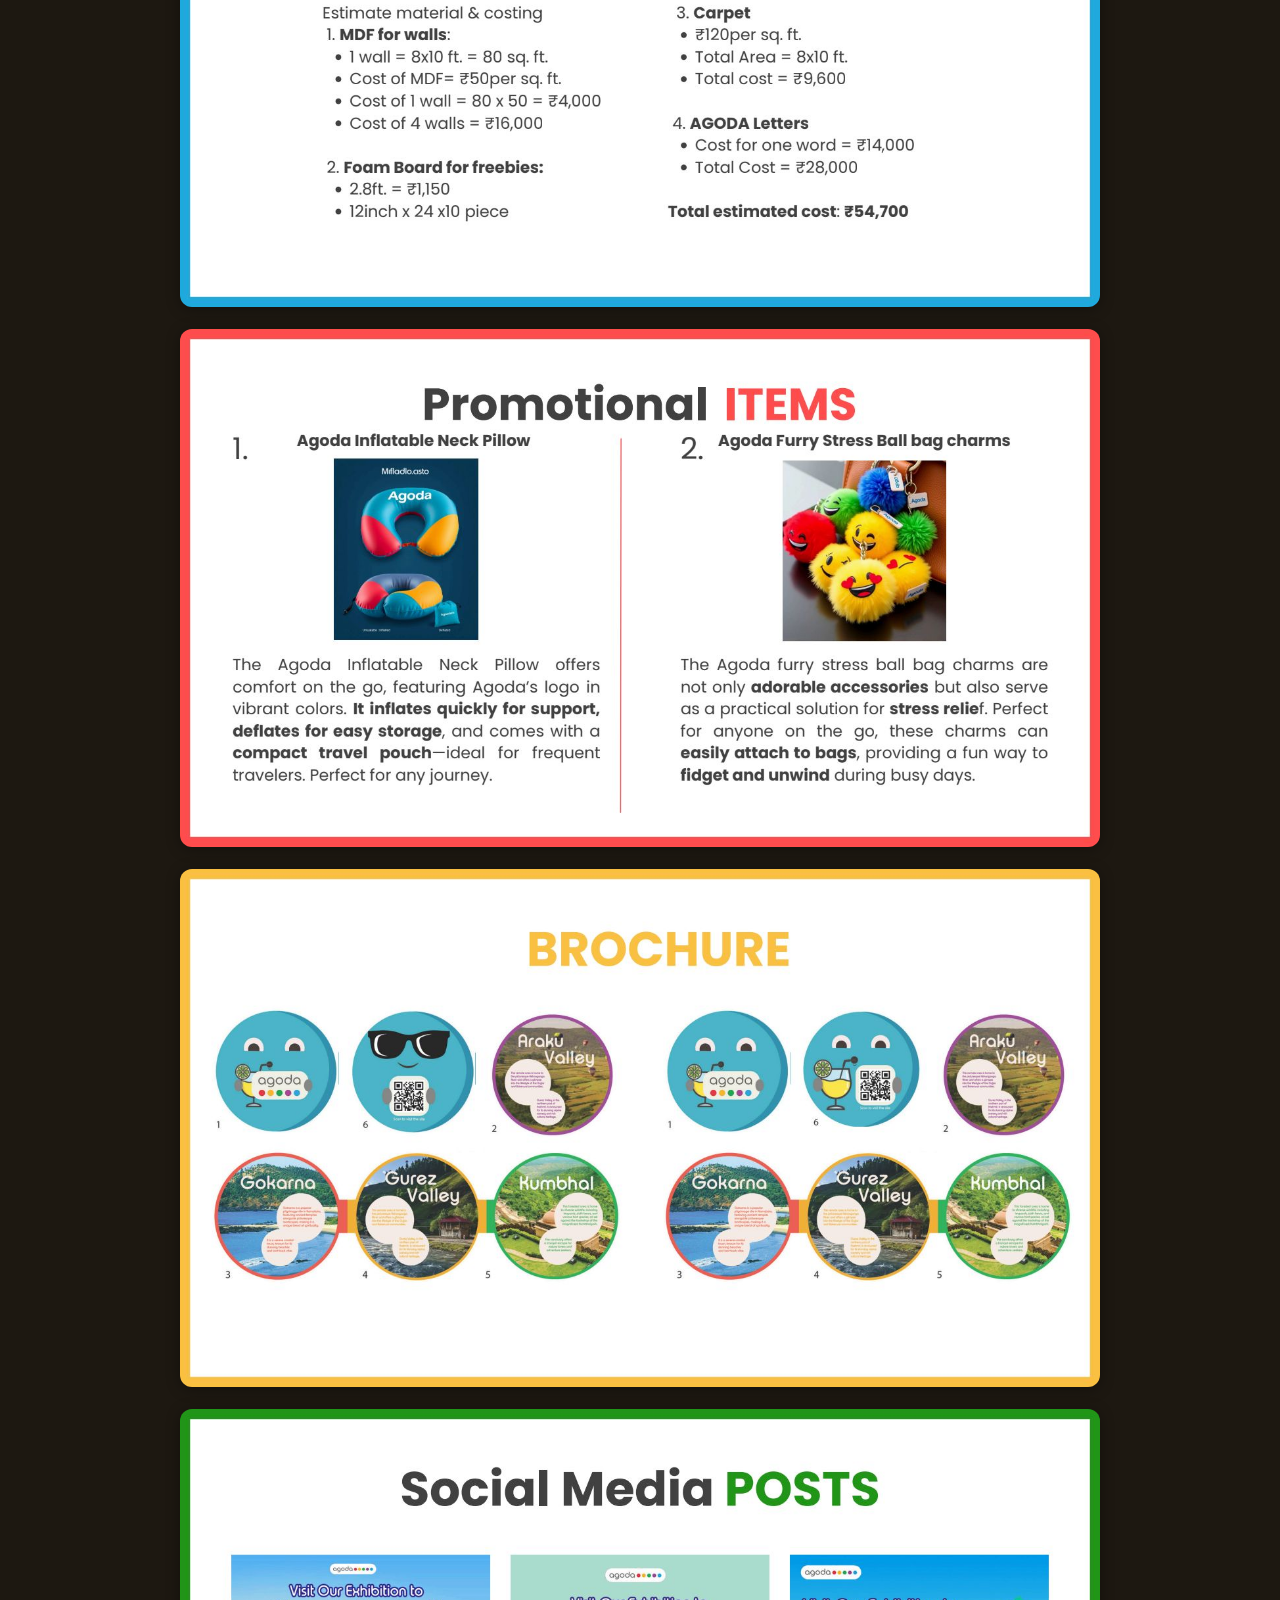
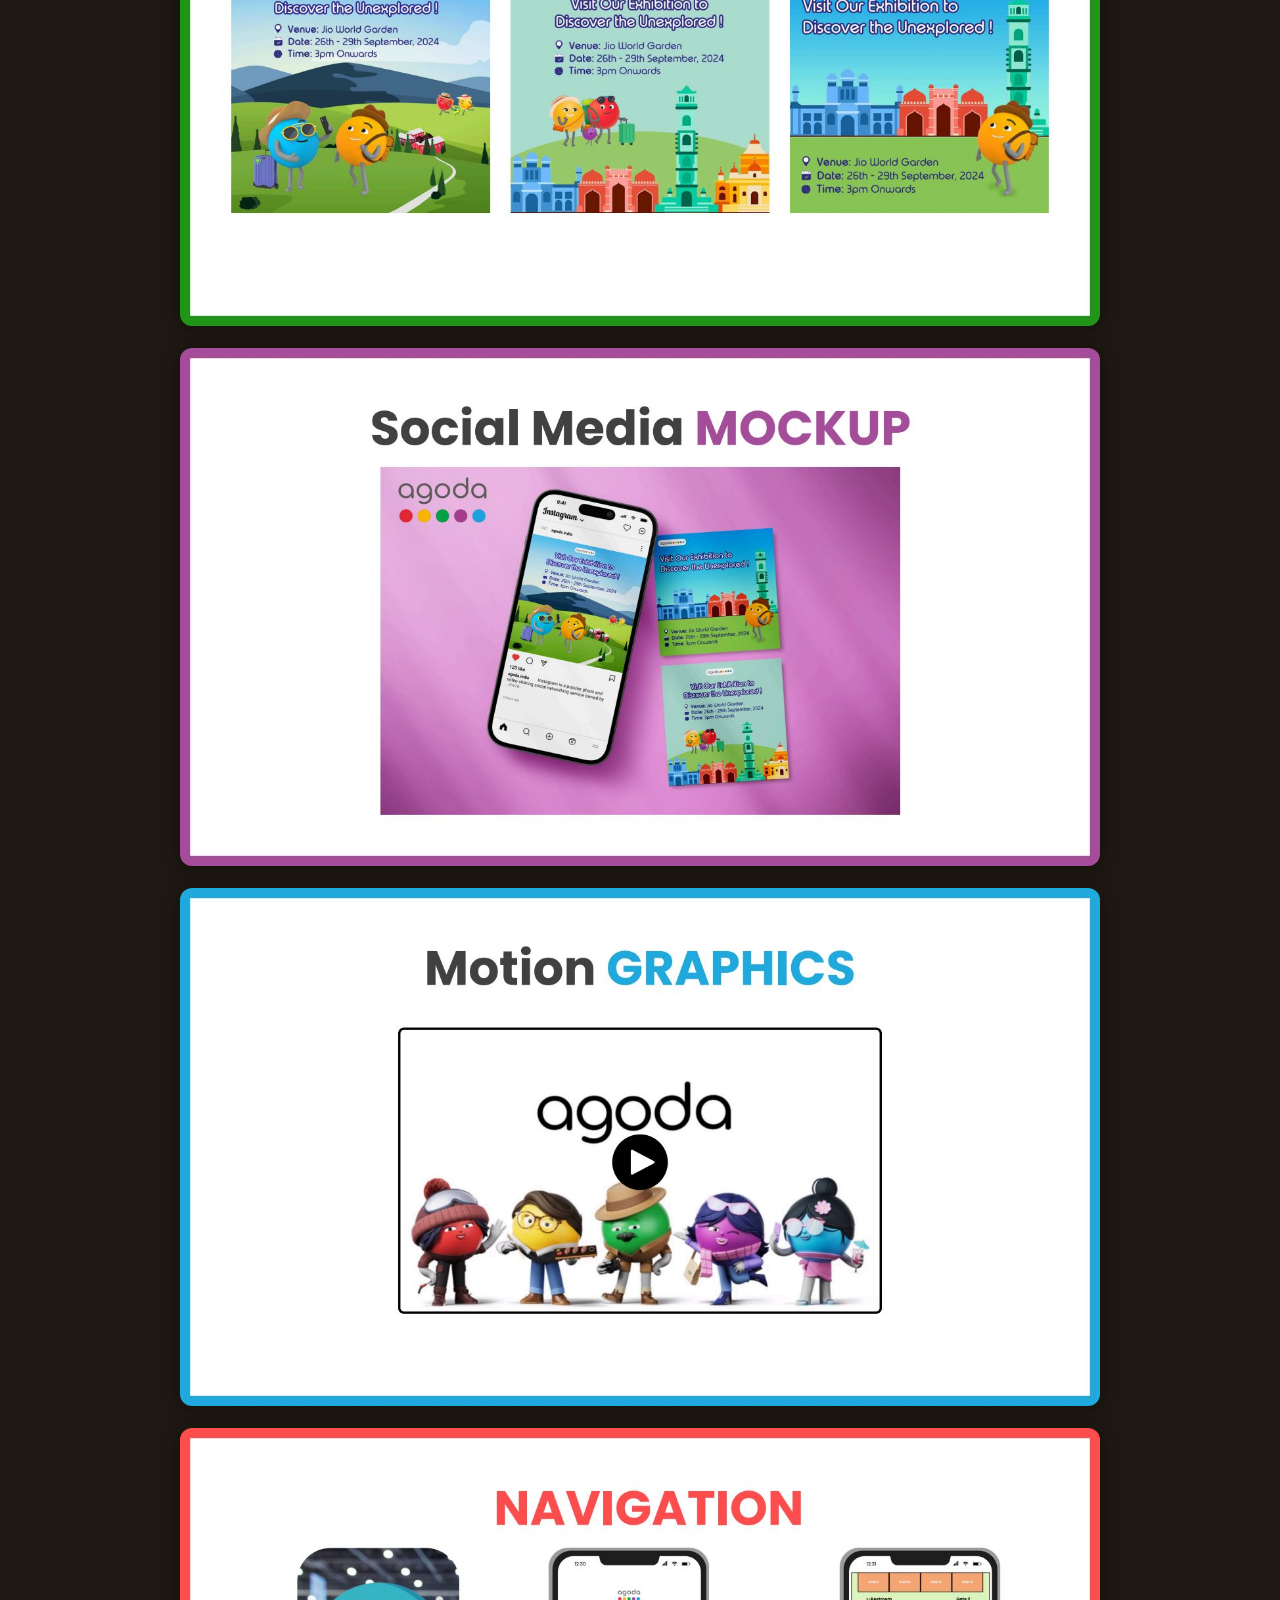
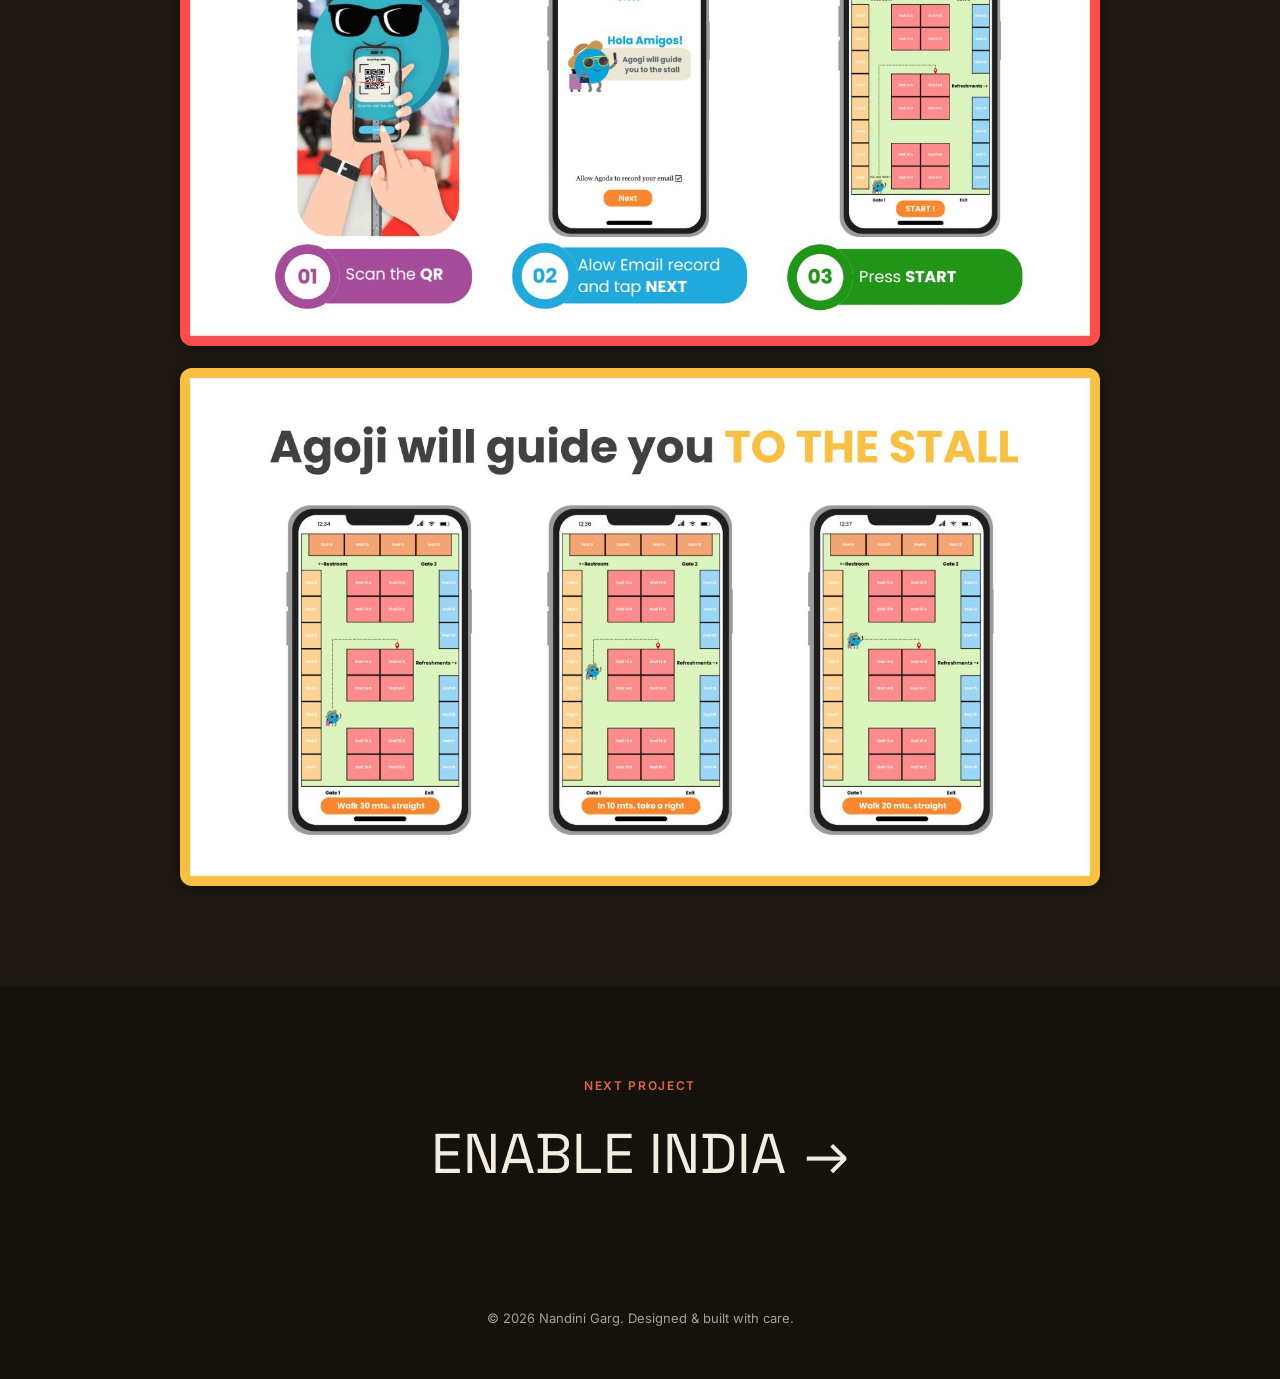
==== commit 9e69061a: "IKEA: replace Research Doc + Material Portfolio pages with external link buttons - Gallery now shows" ====
--- a/project-agoda.html
+++ b/project-agoda.html
@@ -39,6 +39,7 @@
         <div class="project-role" id="p-role"></div>
         <div class="project-tags" id="p-tags"></div>
       </div>
+      <div class="project-links" id="p-links"></div>
     </div>
   </header>
 
--- a/css/style.css
+++ b/css/style.css
@@ -3,16 +3,16 @@
    ============================================ */
 
 :root {
-  --paper: #f3efe8;
-  --paper-dim: #ece6da;
-  --ink: #141311;
-  --ink-soft: #5c584f;
-  --rust: #c1502e;
-  --rust-dark: #9c3d22;
+  --paper: #15120d;
+  --paper-dim: #1d1811;
+  --ink: #f2ece1;
+  --ink-soft: #a89e90;
+  --rust: #e2673f;
+  --rust-dark: #b8502e;
   --sage: #7c8a6e;
-  --line: rgba(20, 19, 17, 0.13);
-  --card: #ffffff;
-  --pill: #14120f;
+  --line: rgba(255, 255, 255, 0.14);
+  --card: #241f17;
+  --pill: #262015;
 
   --font-display: "Space Grotesk", "Inter", -apple-system, sans-serif;
   --font-body: "Inter", -apple-system, BlinkMacSystemFont, "Segoe UI", sans-serif;
@@ -102,7 +102,7 @@
   justify-content: space-between;
   background: var(--pill);
   border-radius: 100px;
-  box-shadow: 0 10px 30px rgba(0,0,0,0.18);
+  box-shadow: 0 10px 30px rgba(0,0,0,0.35), 0 0 0 1px rgba(255,255,255,0.06);
 }
 
 .brand {
@@ -132,8 +132,8 @@
 .nav-links a:hover { color: #fff; }
 
 .nav-cta {
-  background: #fff;
-  color: var(--ink);
+  background: var(--ink);
+  color: var(--paper);
   padding: 9px 18px;
   border-radius: 100px;
   font-size: 13px;
@@ -387,7 +387,7 @@
   position: relative;
   transition: transform 0.35s ease, box-shadow 0.35s ease;
 }
-.tile:hover .tile-media { transform: translateY(-4px); box-shadow: 0 20px 40px rgba(0,0,0,0.15); }
+.tile:hover .tile-media { transform: translateY(-4px); box-shadow: 0 20px 40px rgba(0,0,0,0.5); }
 .tile-media img {
   width: 100%;
   height: auto;
@@ -490,6 +490,13 @@
   margin-bottom: 6px;
 }
 .project-tags { display: flex; gap: 8px; flex-wrap: wrap; }
+.project-links {
+  display: flex;
+  gap: 14px;
+  flex-wrap: wrap;
+  margin-top: 30px;
+}
+.project-links .btn span { font-size: 13px; }
 .tag {
   font-size: 11px;
   font-weight: 600;
@@ -525,7 +532,7 @@
   height: auto;
   border-radius: 12px;
   cursor: zoom-in;
-  box-shadow: 0 2px 14px rgba(0,0,0,0.06);
+  box-shadow: 0 2px 14px rgba(0,0,0,0.35);
 }
 
 .project-next {
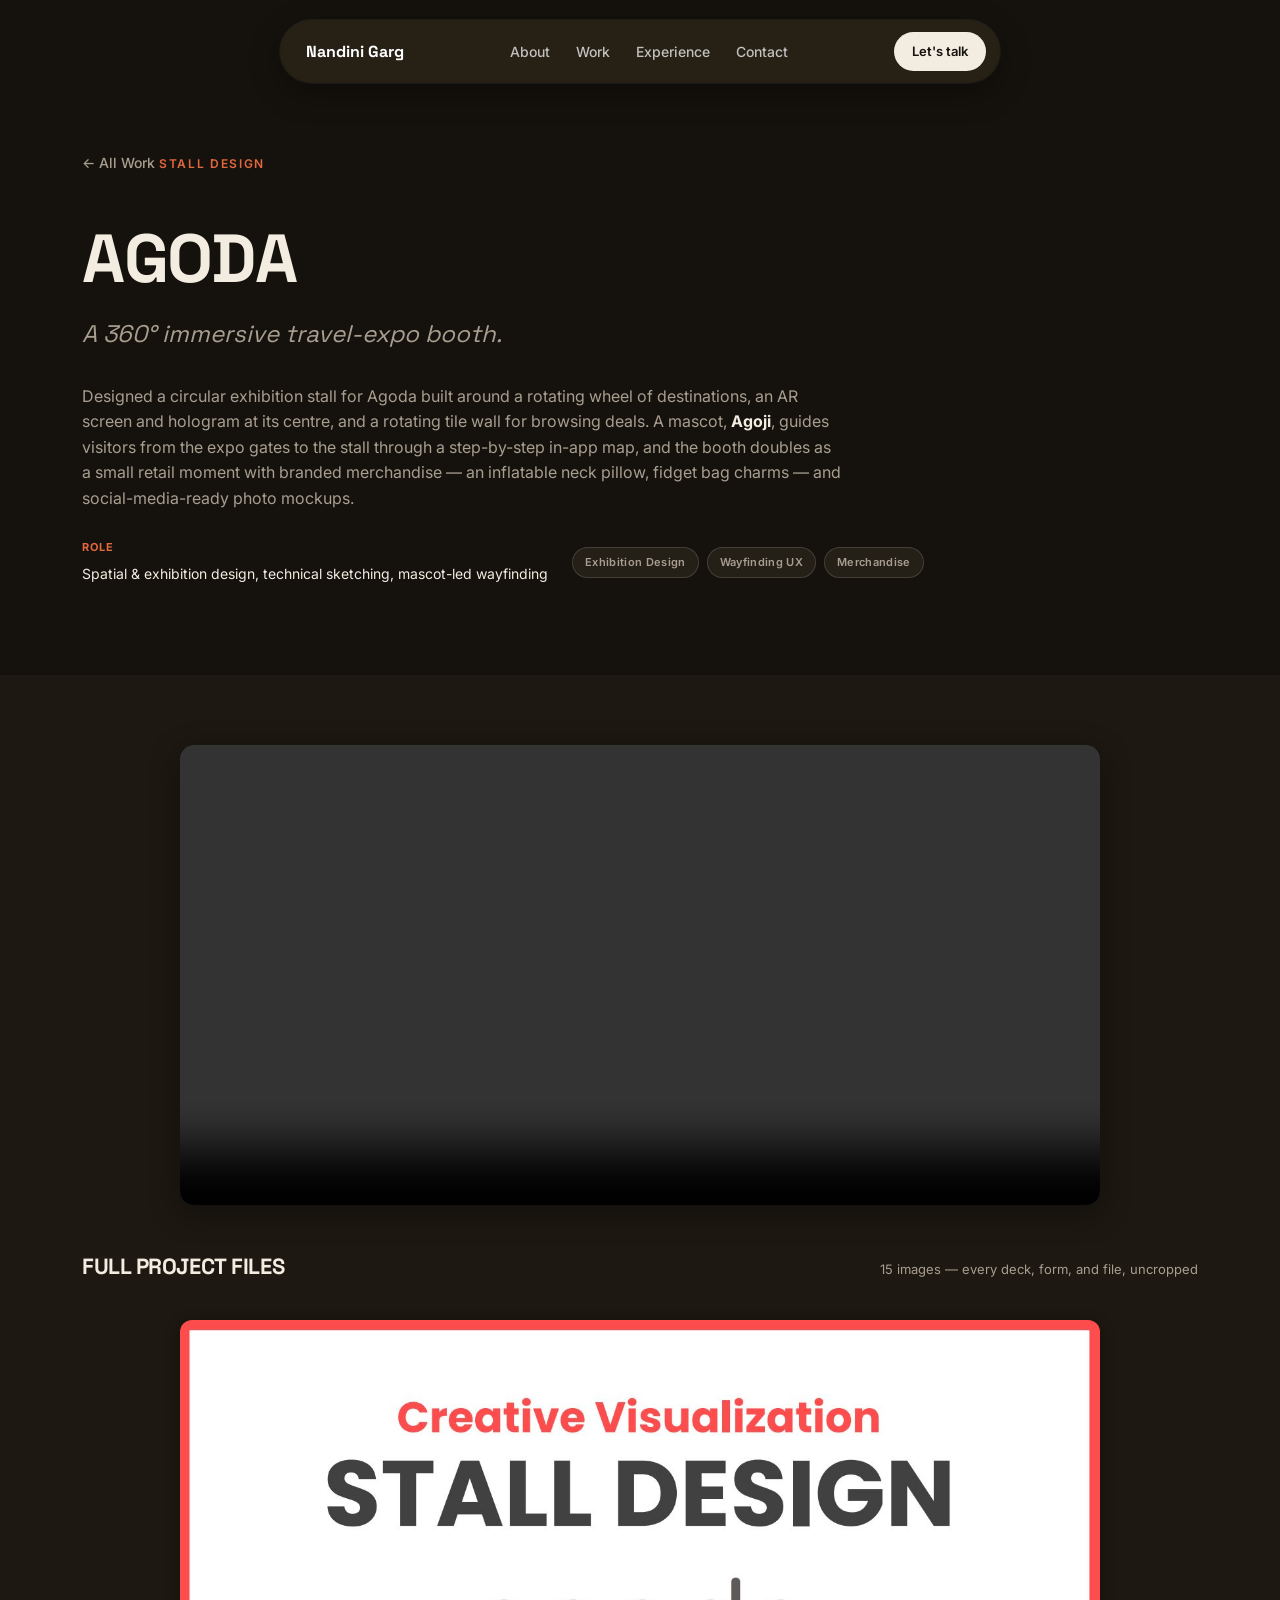
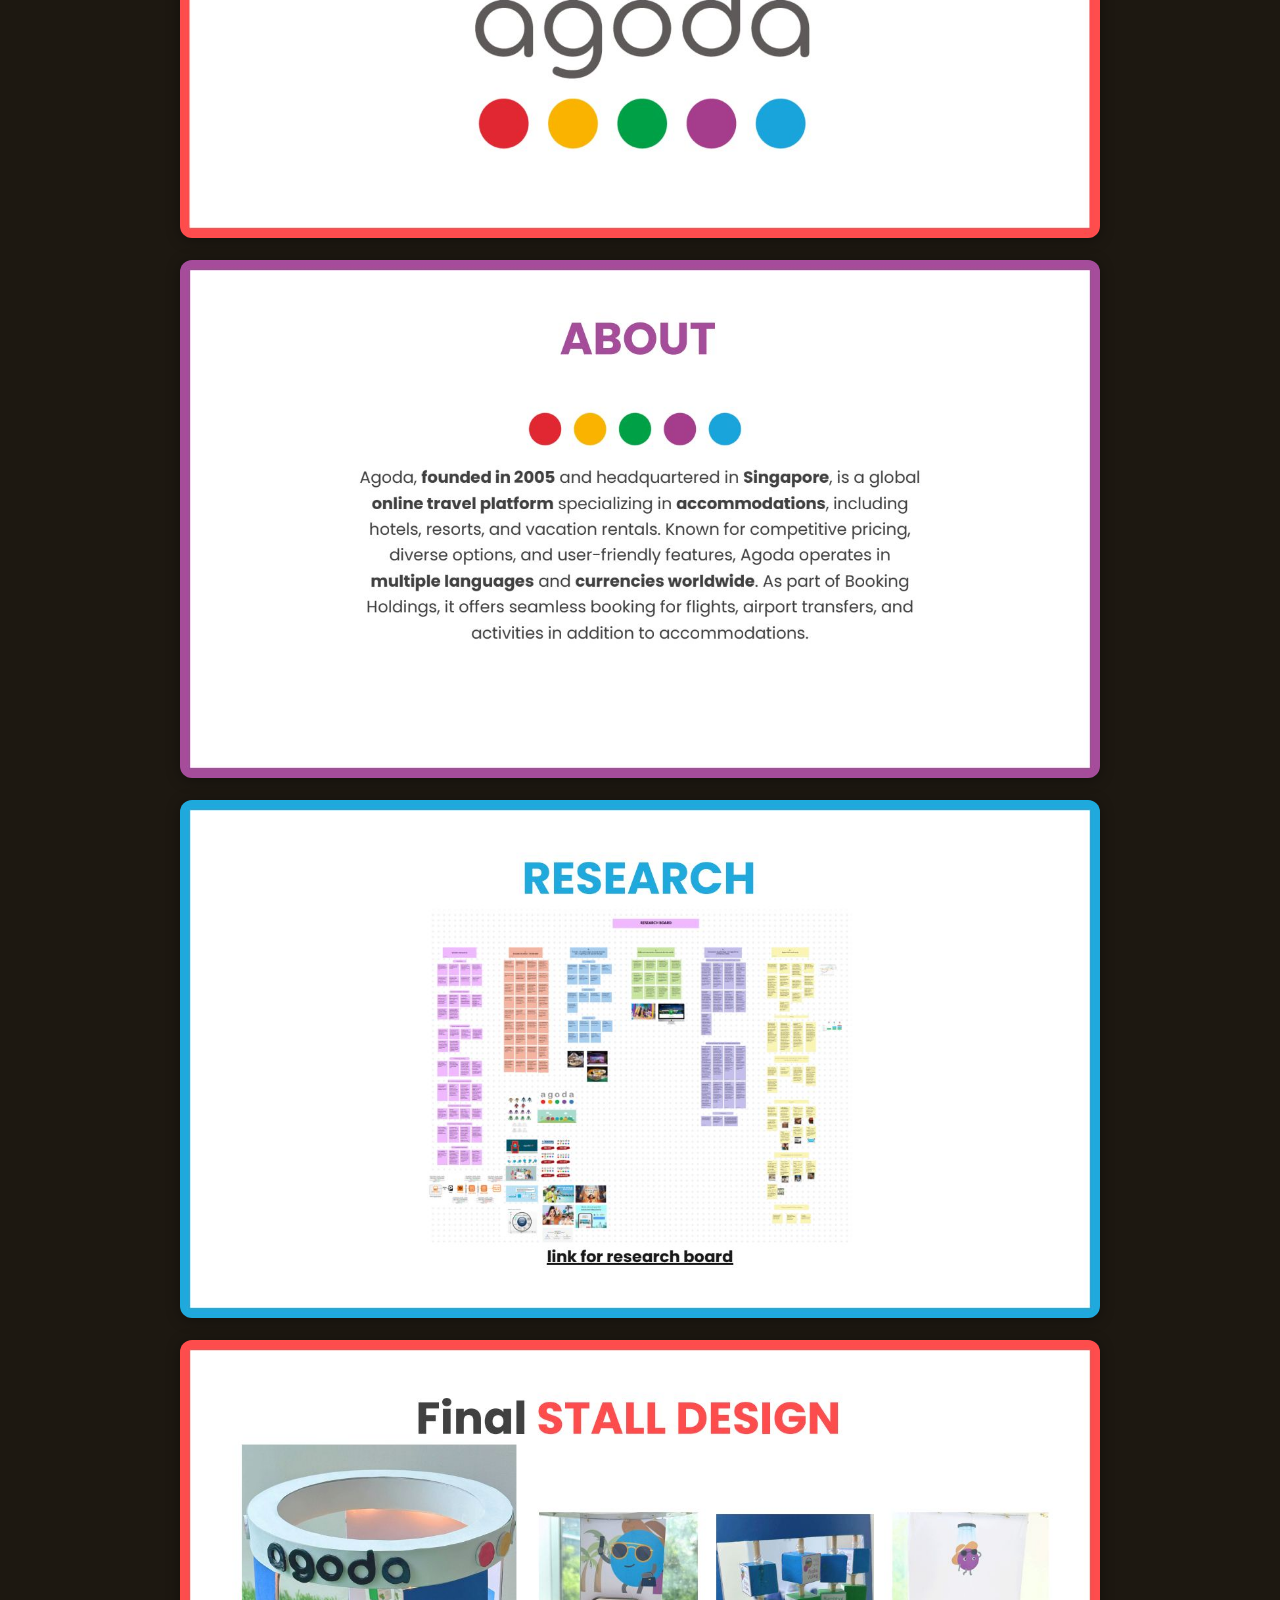
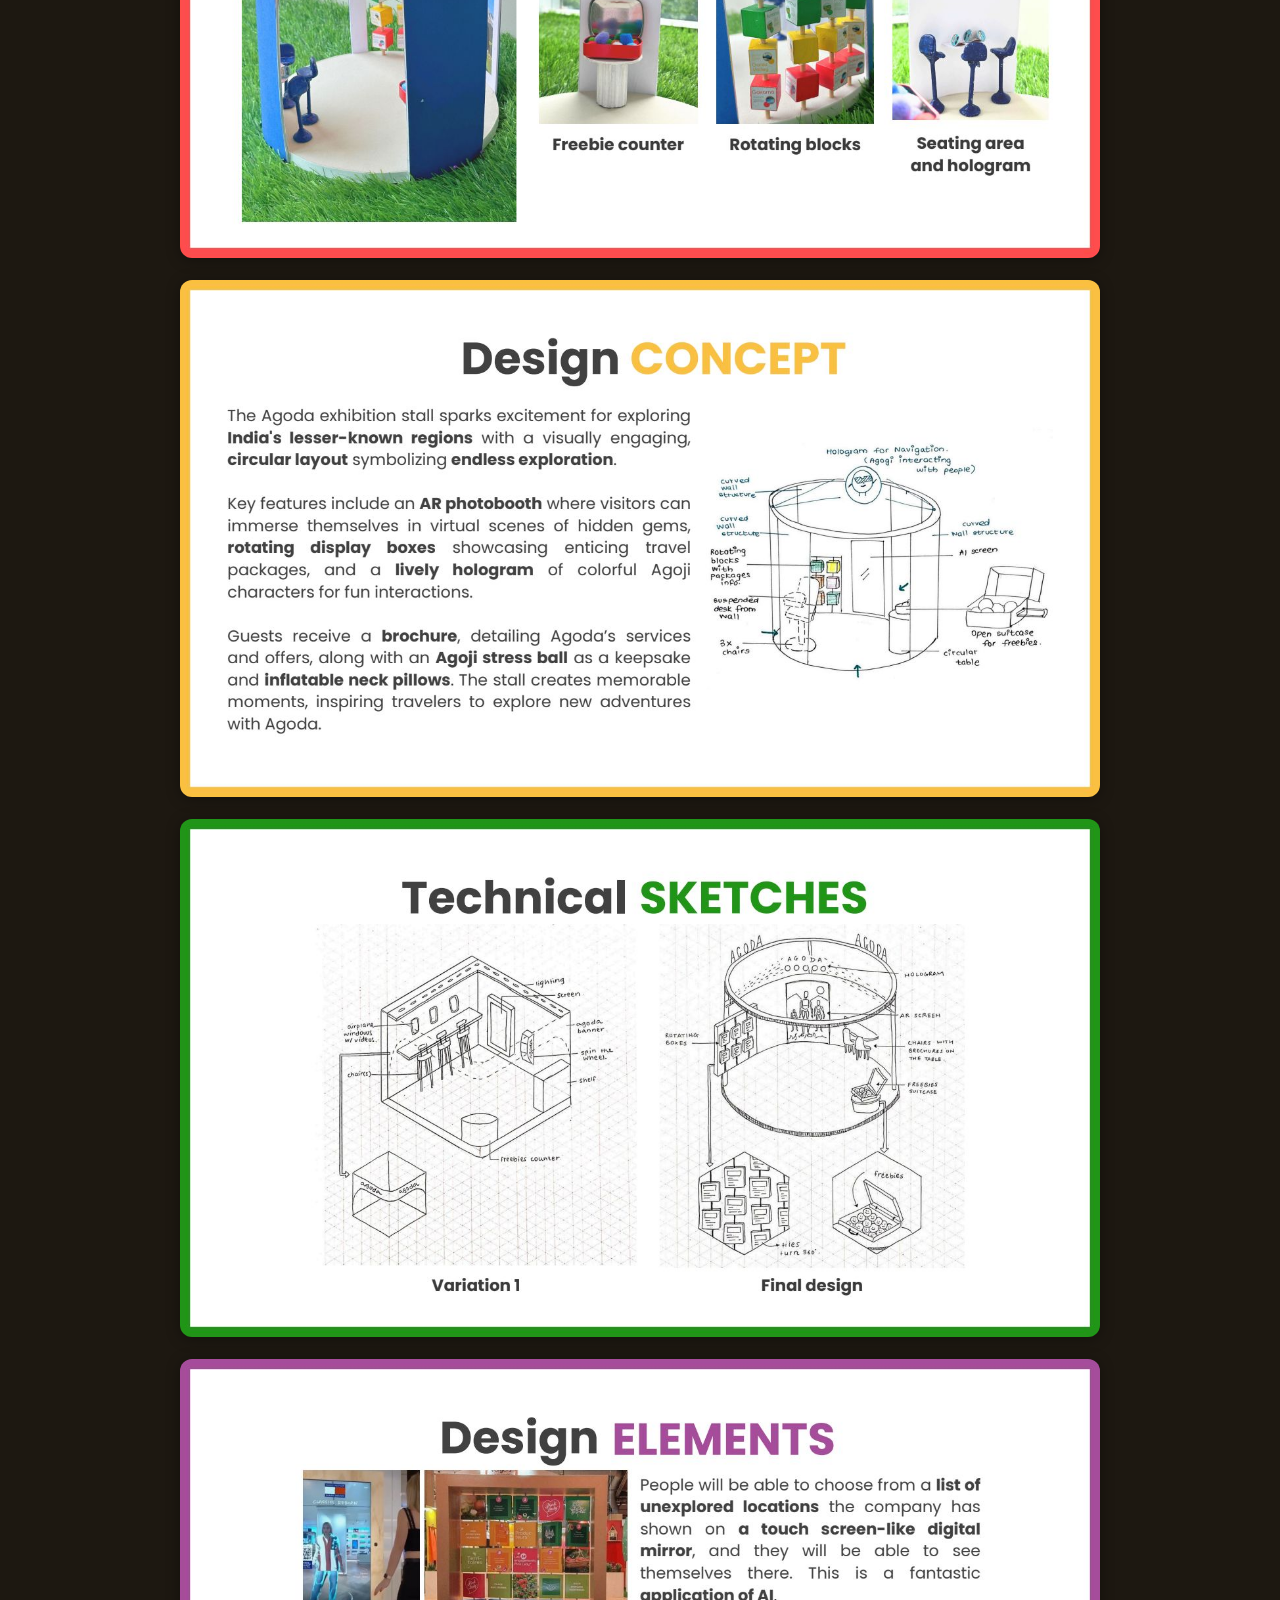
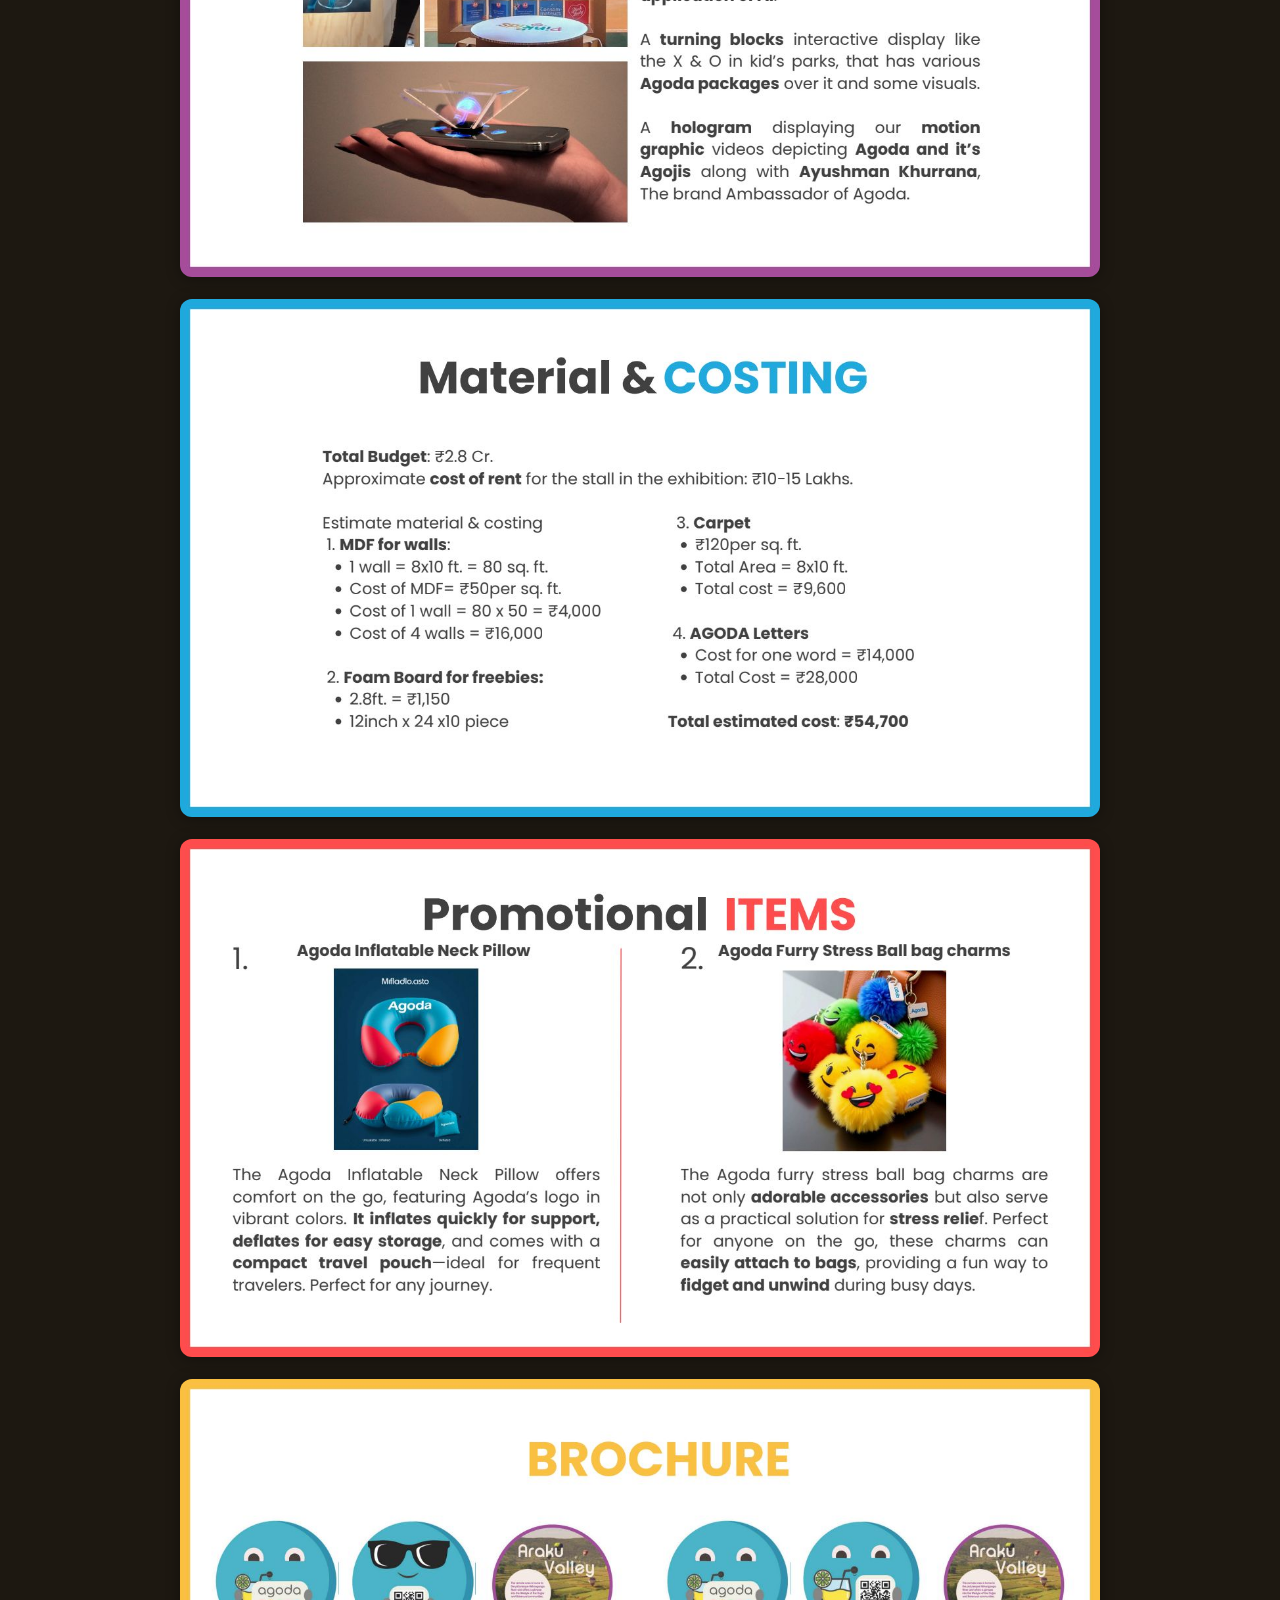
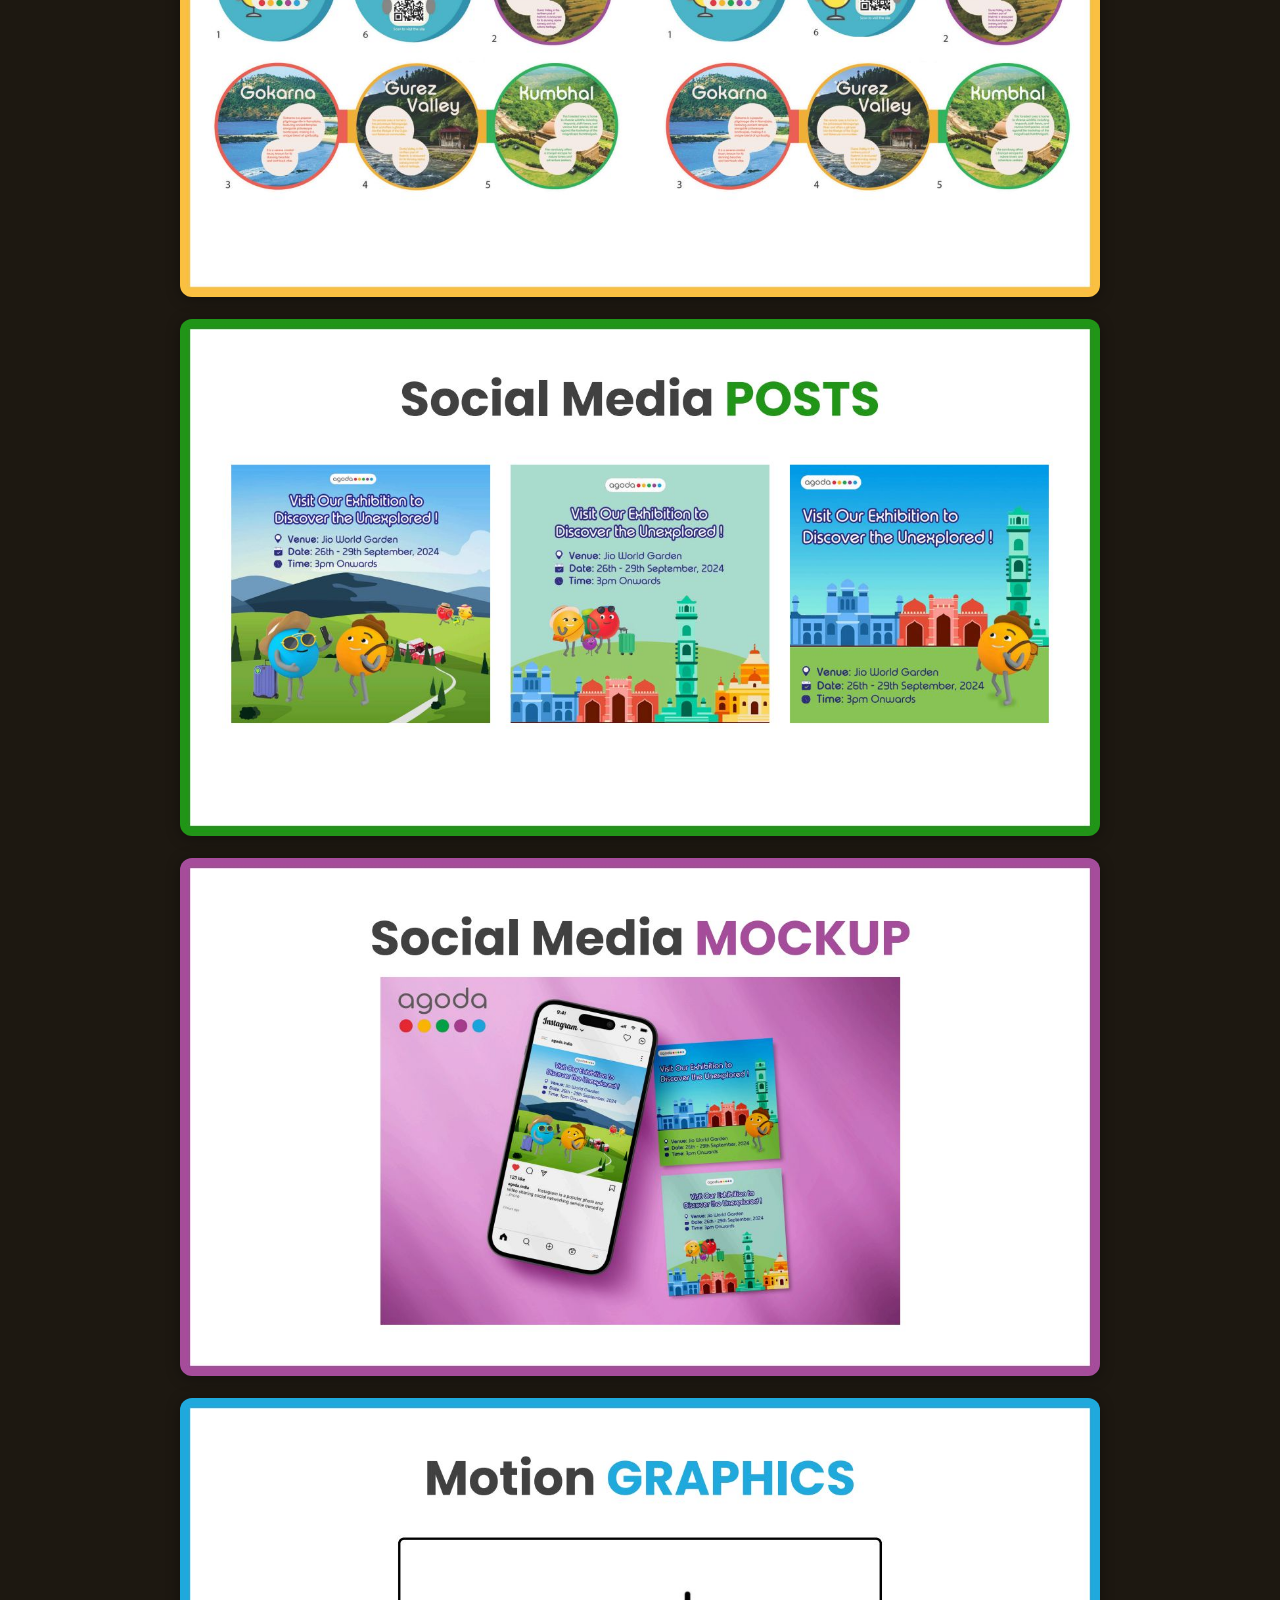
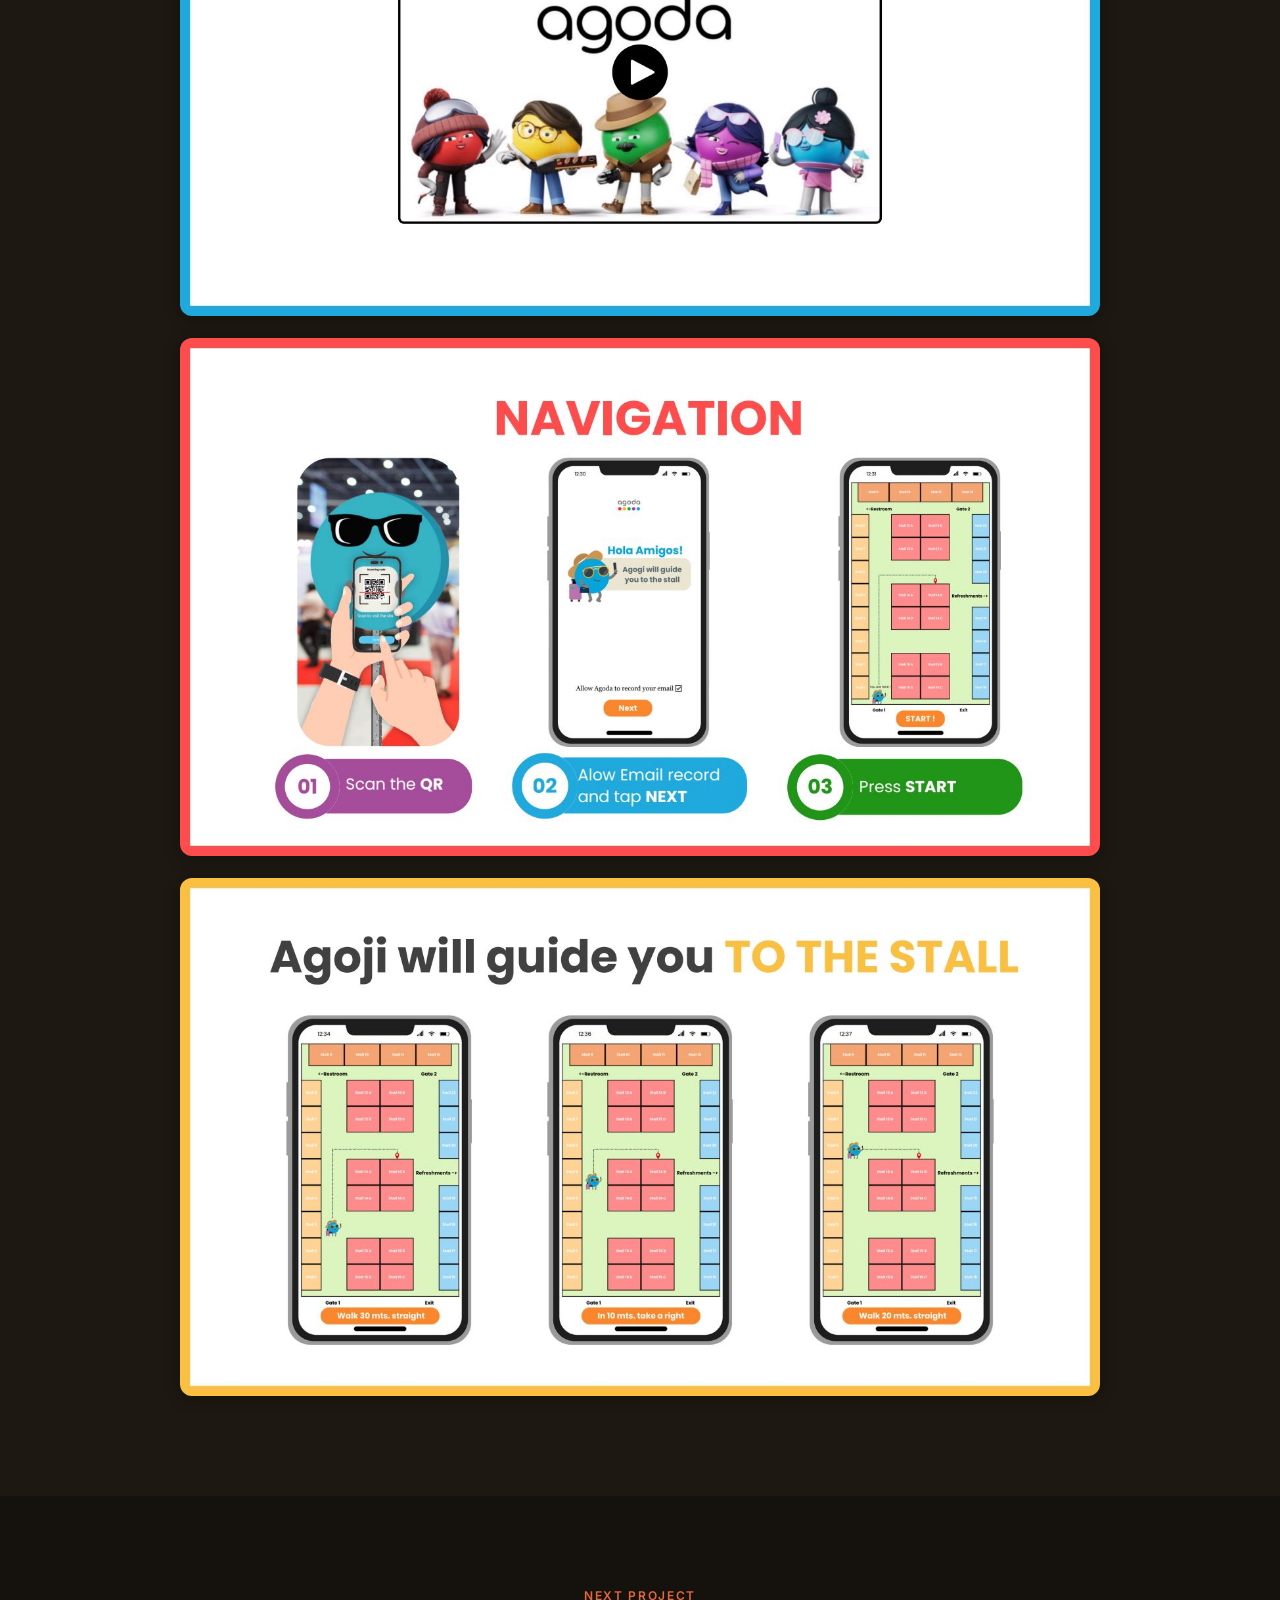
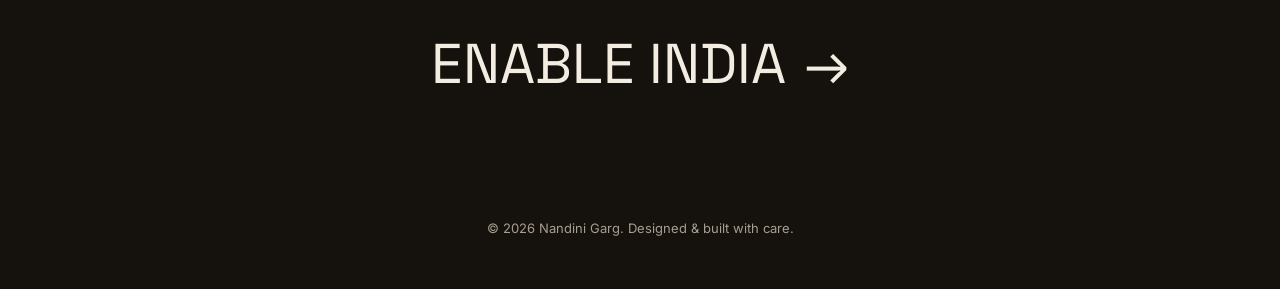
==== commit 6542e6ee: "Update cover images with official brand logos; add Agoda video; trim Vegas Vendetta gallery - Replac" ====
--- a/project-agoda.html
+++ b/project-agoda.html
@@ -45,6 +45,7 @@
 
   <section class="gallery-section">
     <div class="wrap">
+      <div class="video-wrap" id="p-video" style="display:none;"></div>
       <div class="gallery-head">
         <h2>Full Project Files</h2>
         <span><span id="p-count">0</span> images — every deck, form, and file, uncropped</span>
--- a/css/style.css
+++ b/css/style.css
@@ -509,6 +509,19 @@
 }
 
 .gallery-section { background: var(--paper-dim); padding: 70px 0 100px; }
+.video-wrap {
+  max-width: 920px;
+  margin: 0 auto 50px;
+}
+.video-wrap video {
+  width: 100%;
+  height: auto;
+  border-radius: 14px;
+  box-shadow: 0 8px 30px rgba(0,0,0,0.4);
+  display: block;
+  background: #000;
+}
+
 .gallery-head {
   display: flex;
   justify-content: space-between;
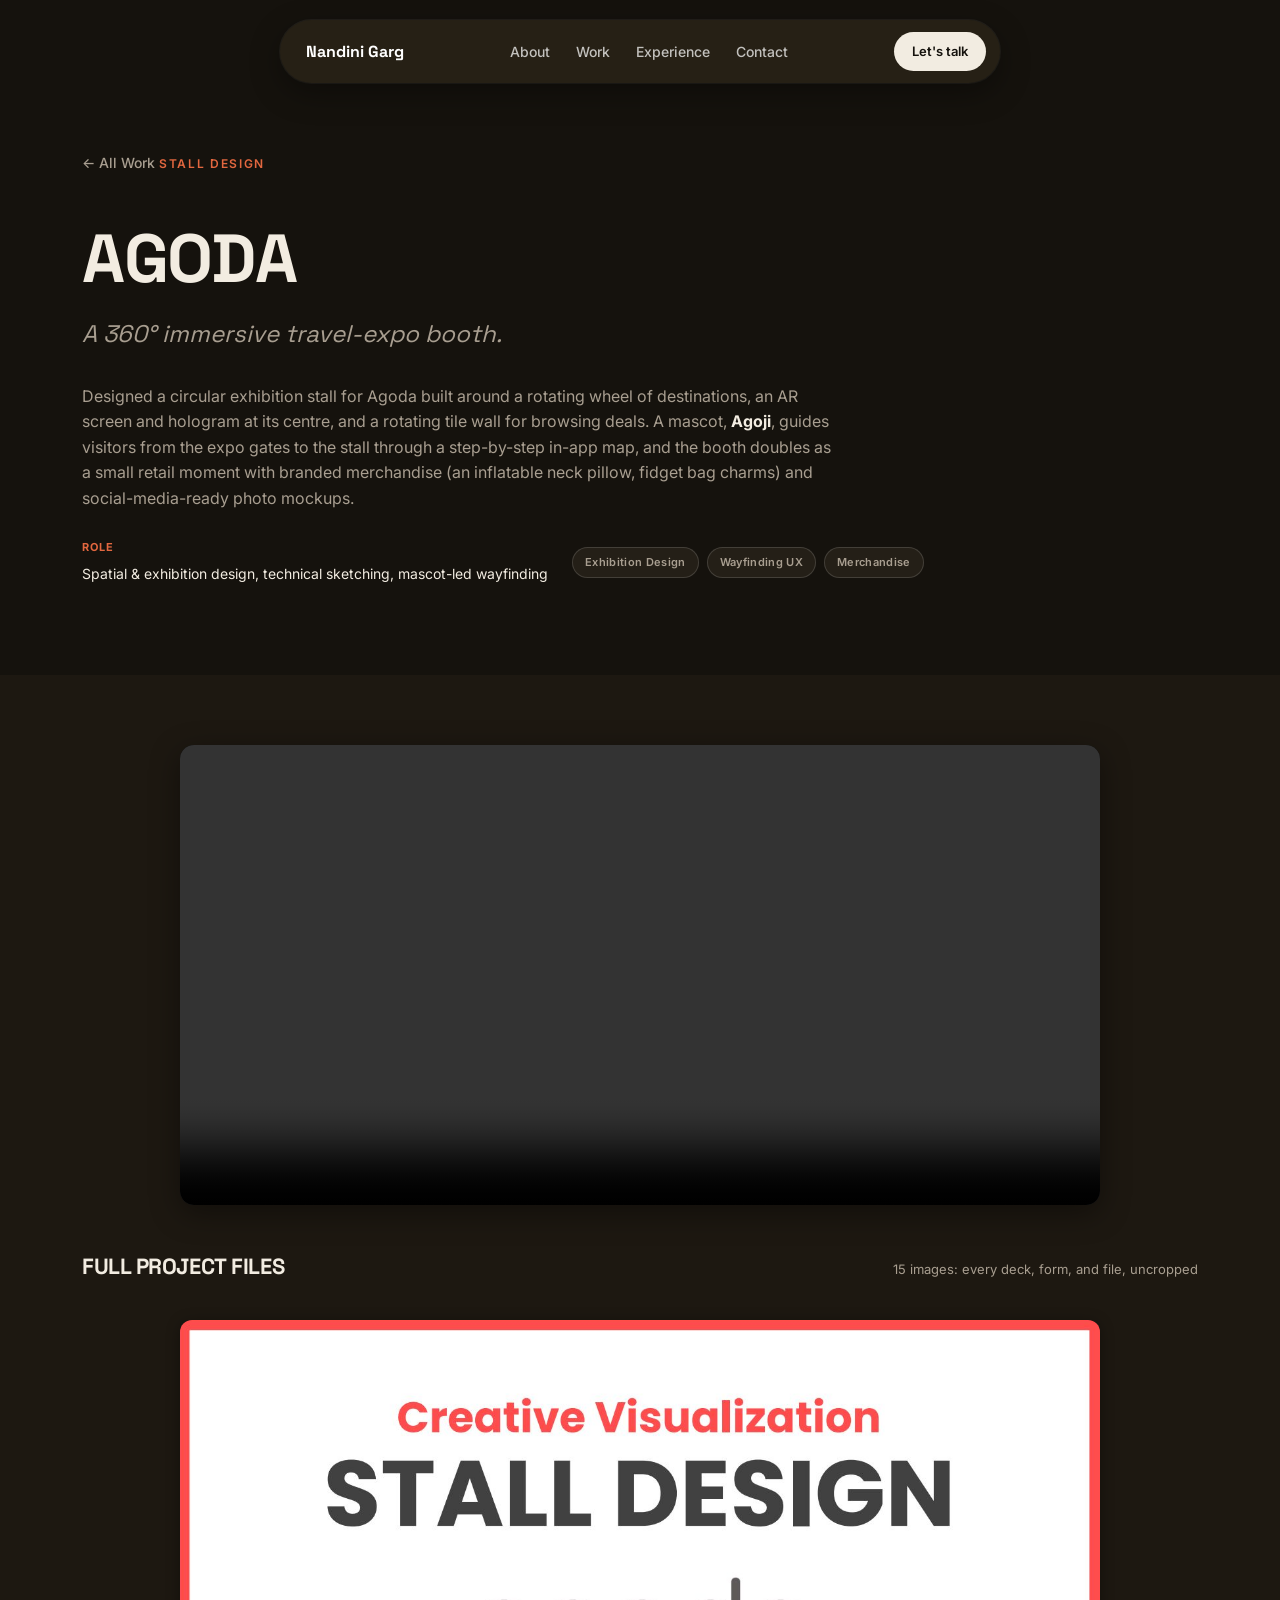
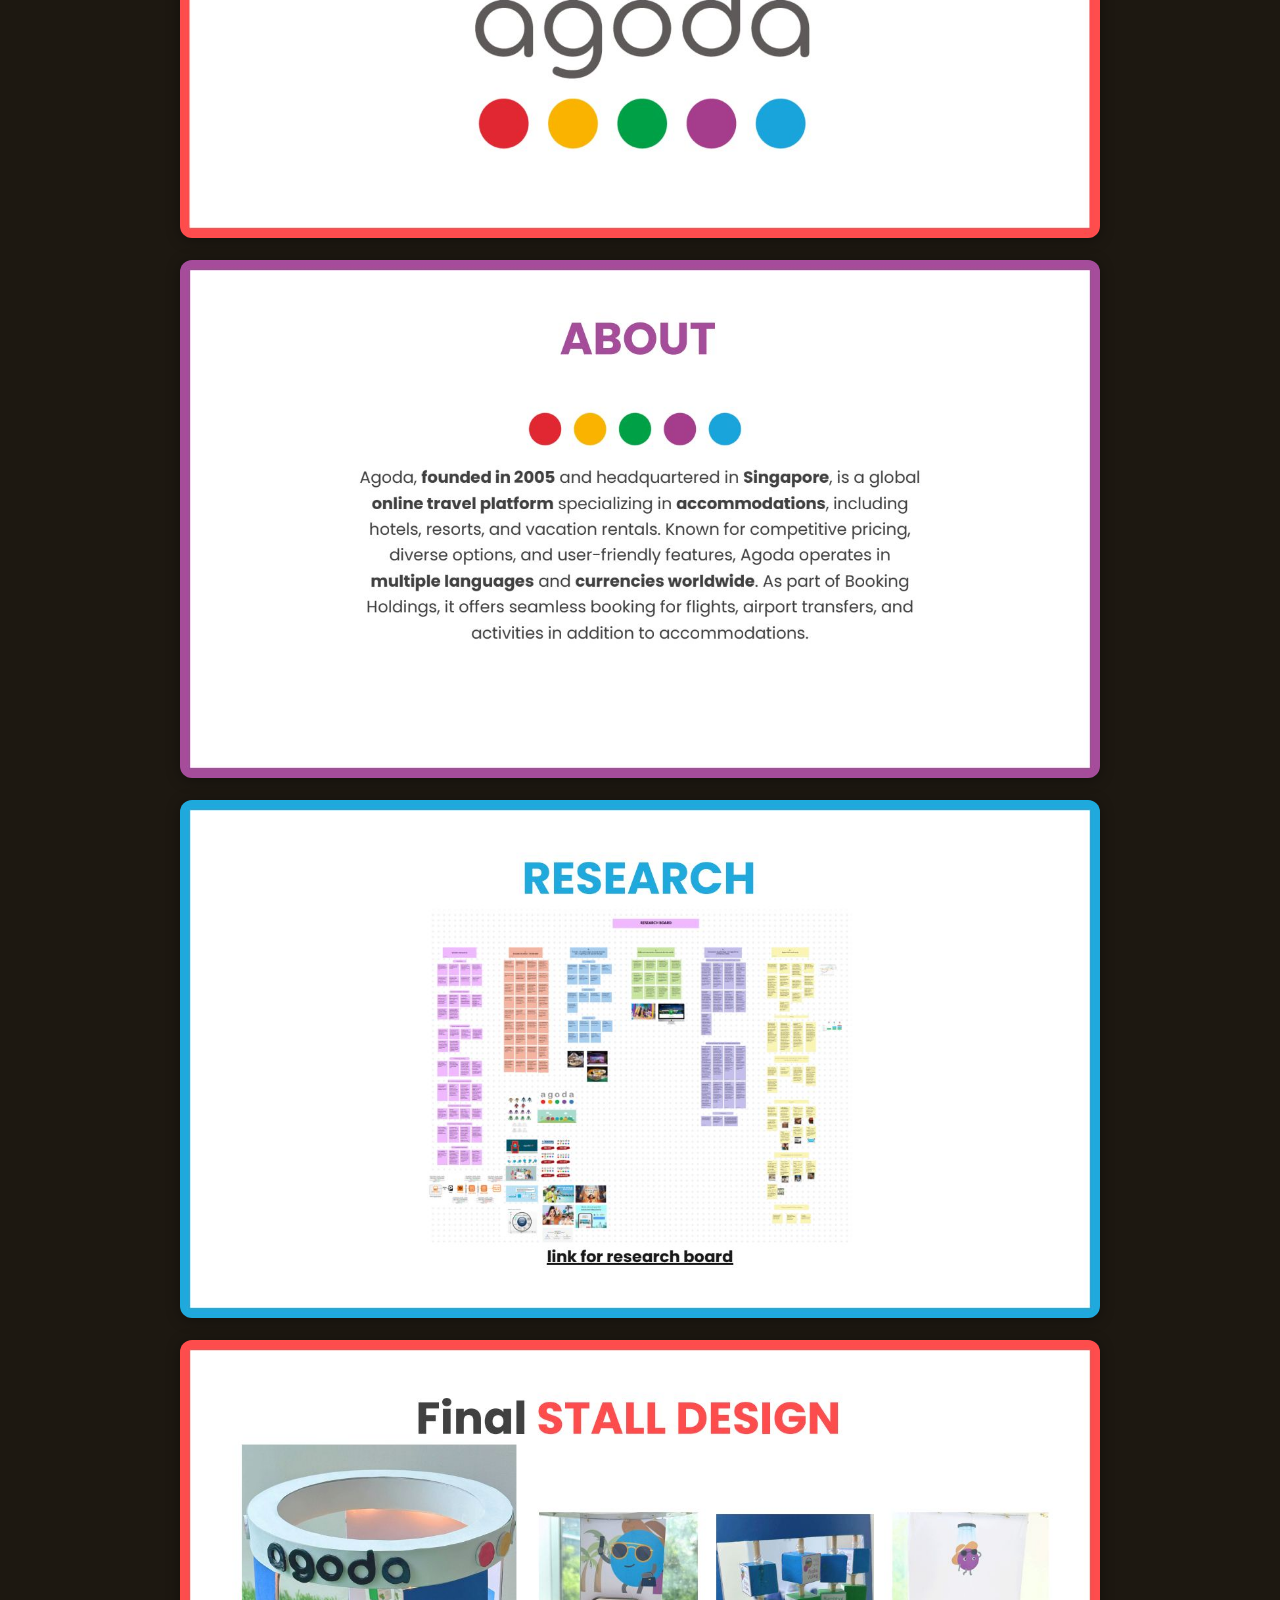
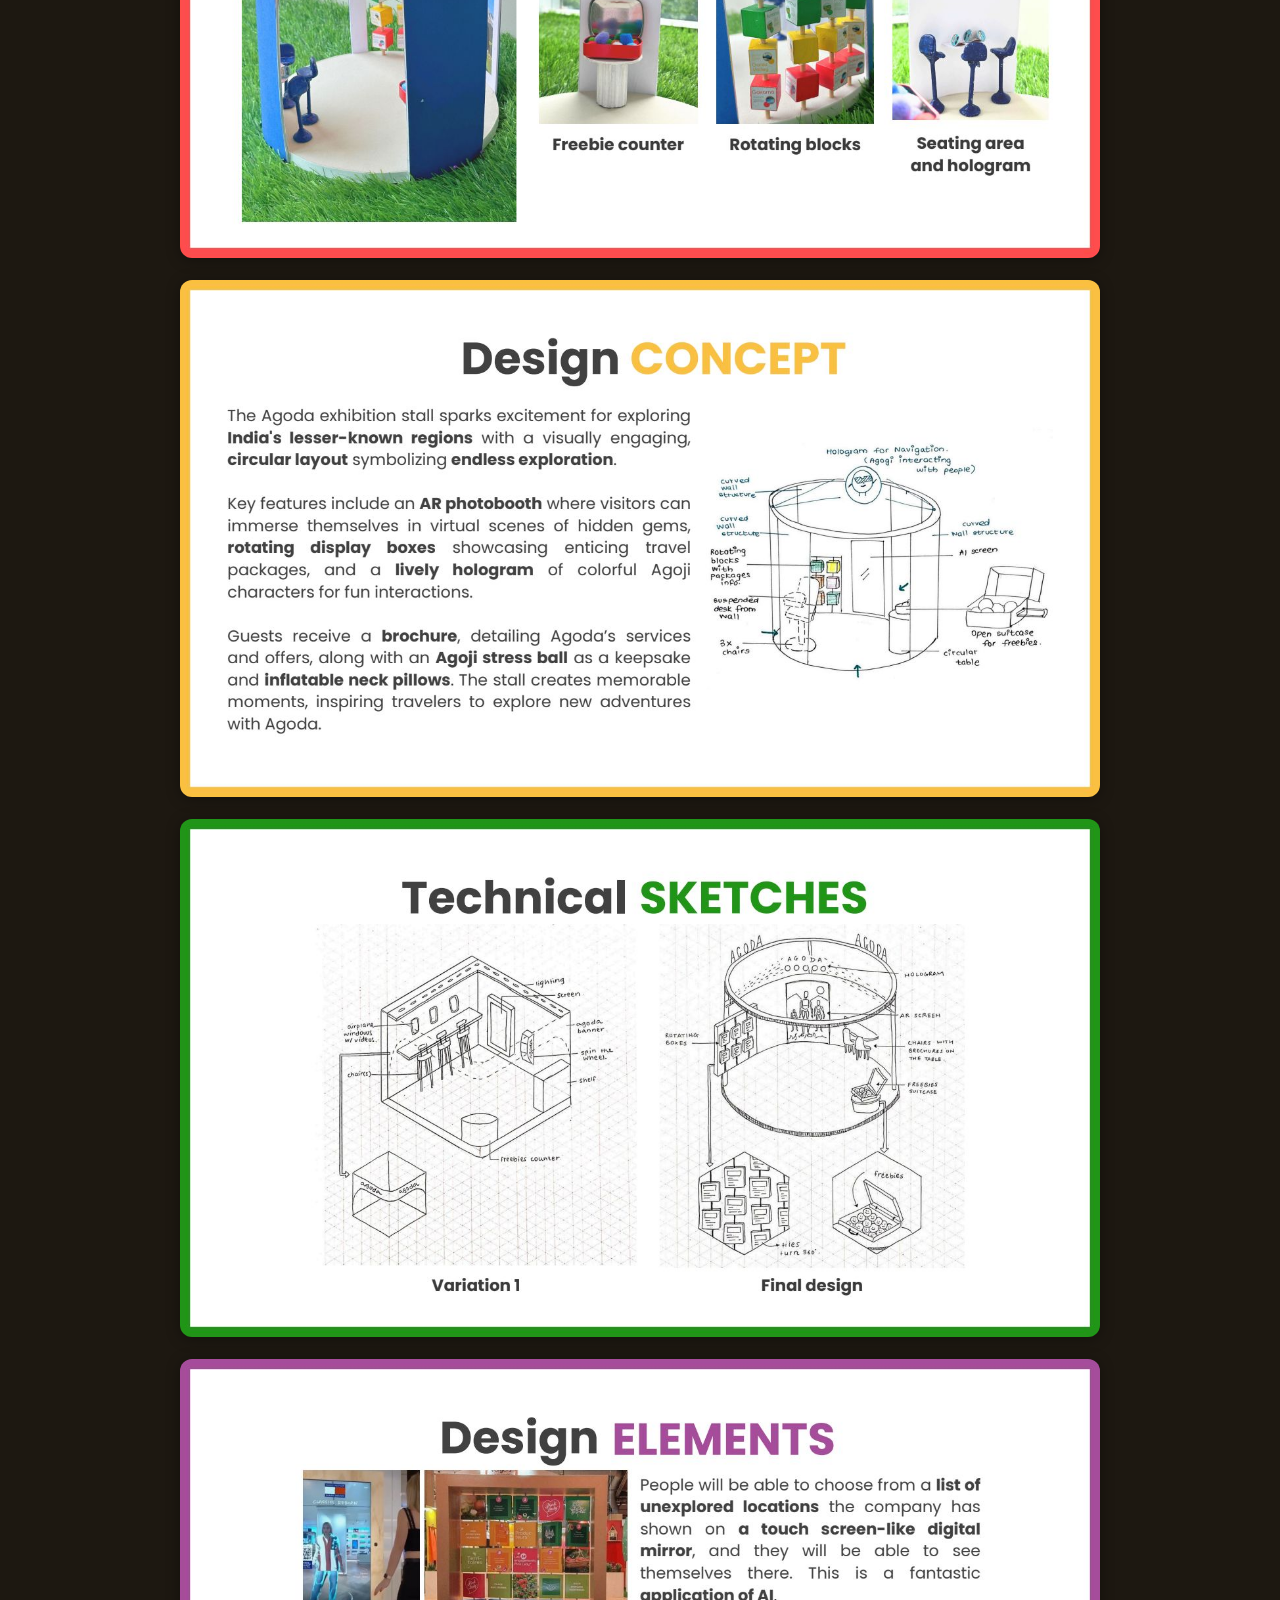
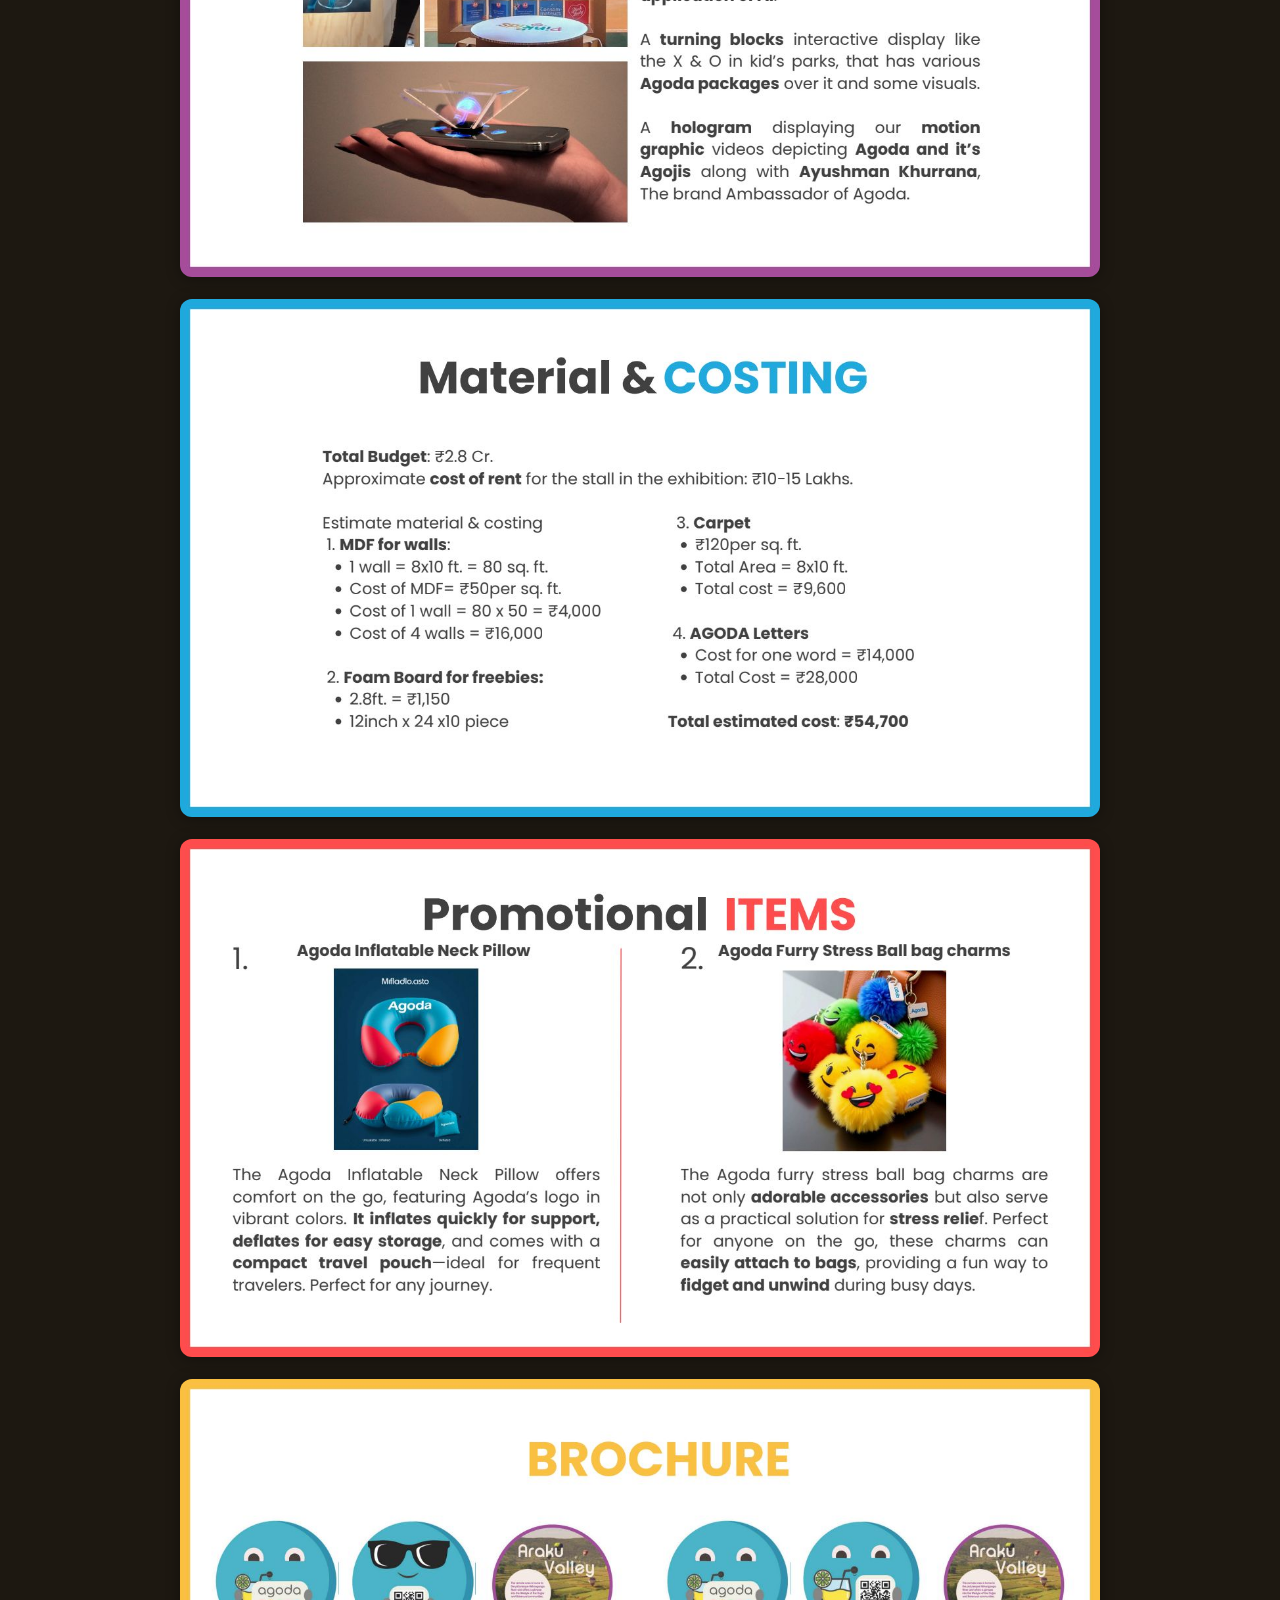
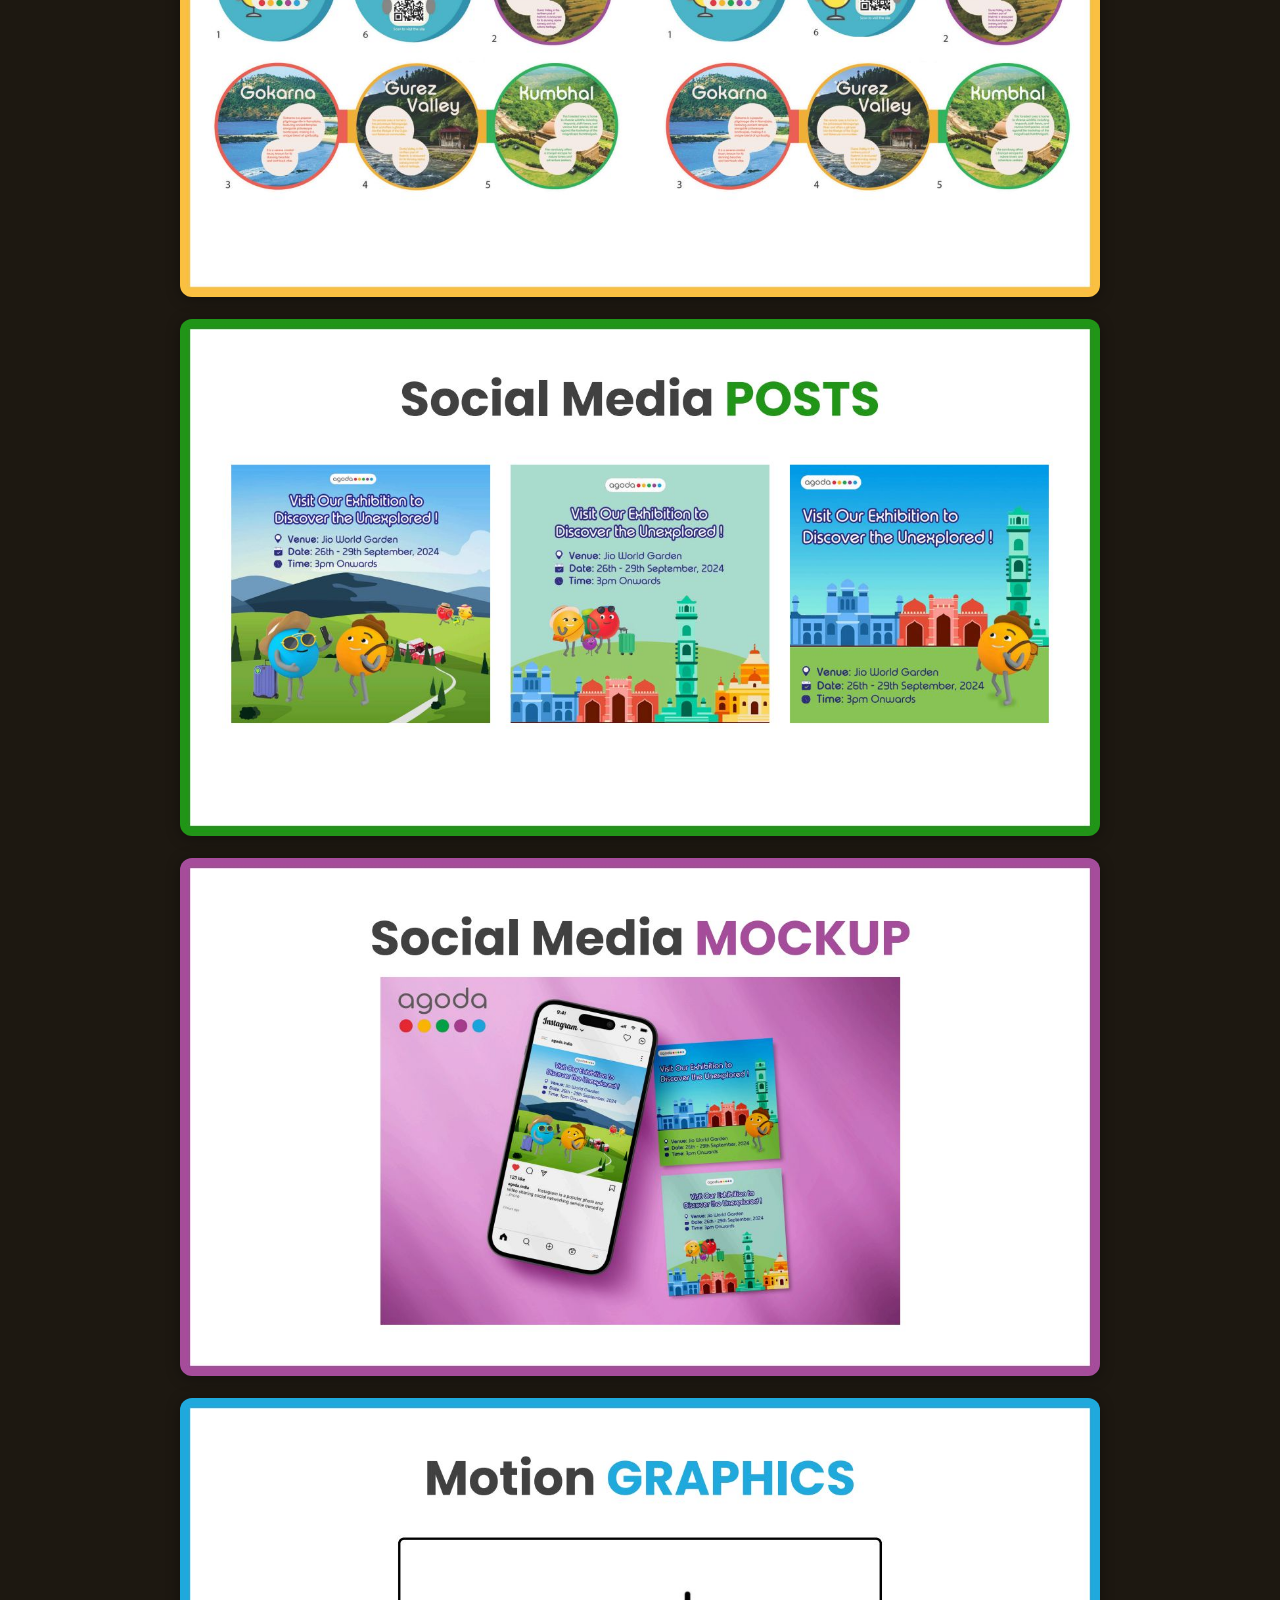
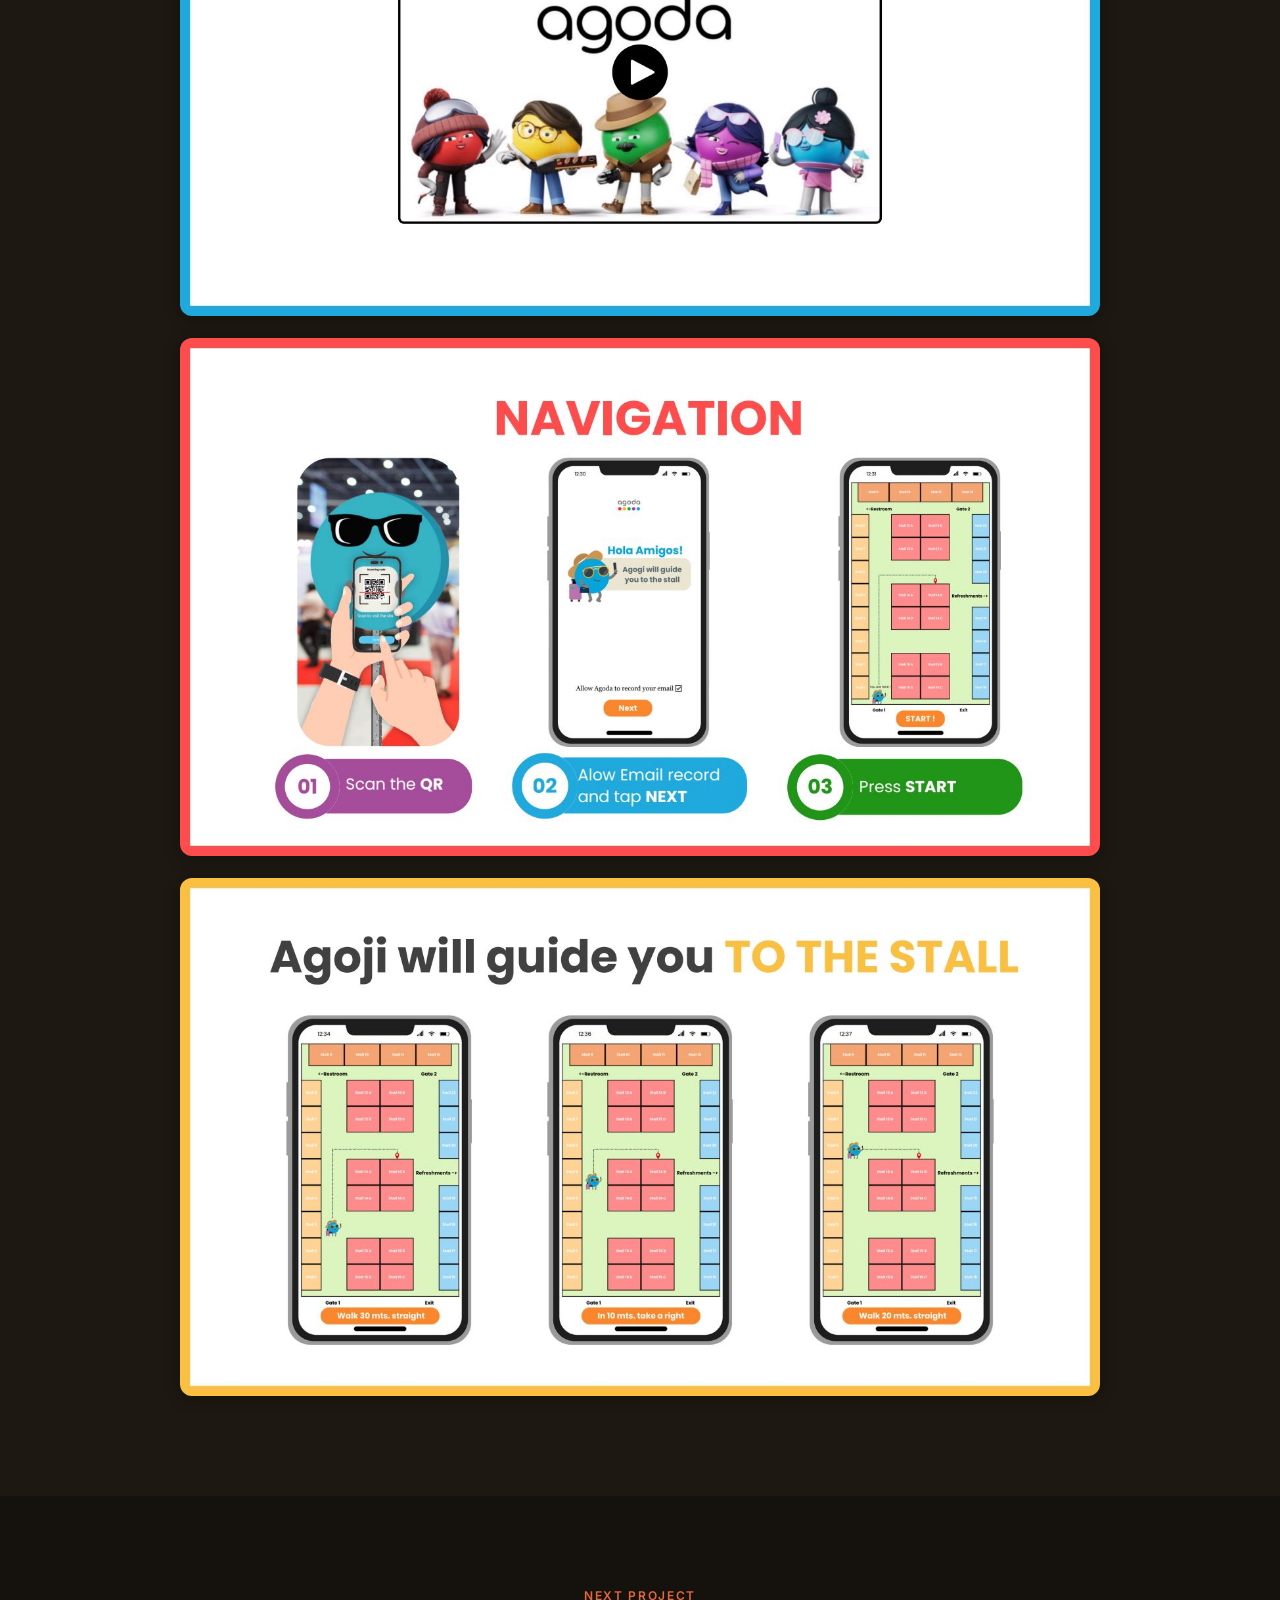
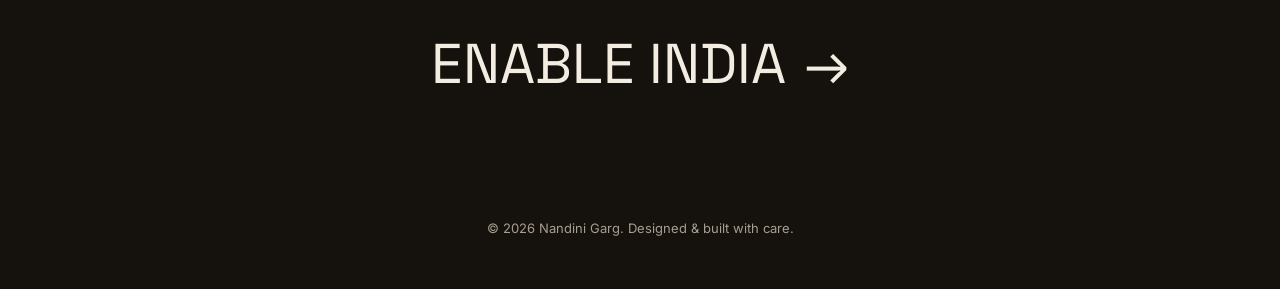
==== commit 23e3658d: "Move project collateral to labeled link buttons; remove em dashes site-wide - EnAble India: gallery " ====
--- a/project-agoda.html
+++ b/project-agoda.html
@@ -3,8 +3,8 @@
 <head>
 <meta charset="UTF-8" />
 <meta name="viewport" content="width=device-width, initial-scale=1.0" />
-<title>Project — Nandini Garg</title>
-<meta name="description" content="Project detail — Nandini Garg portfolio." />
+<title>Project: Nandini Garg</title>
+<meta name="description" content="Project detail, Nandini Garg portfolio." />
 <link rel="preconnect" href="https://fonts.googleapis.com">
 <link rel="preconnect" href="https://fonts.gstatic.com" crossorigin>
 <link href="https://fonts.googleapis.com/css2?family=Space+Grotesk:wght@500;700&family=Inter:wght@400;500;600;700&display=swap" rel="stylesheet">
@@ -48,7 +48,7 @@
       <div class="video-wrap" id="p-video" style="display:none;"></div>
       <div class="gallery-head">
         <h2>Full Project Files</h2>
-        <span><span id="p-count">0</span> images — every deck, form, and file, uncropped</span>
+        <span><span id="p-count">0</span> images: every deck, form, and file, uncropped</span>
       </div>
       <div class="gallery" id="p-gallery"></div>
     </div>
--- a/css/style.css
+++ b/css/style.css
@@ -1,5 +1,5 @@
 /* ============================================
-   Nandini Garg — Portfolio
+   Nandini Garg: Portfolio
    ============================================ */
 
 :root {
